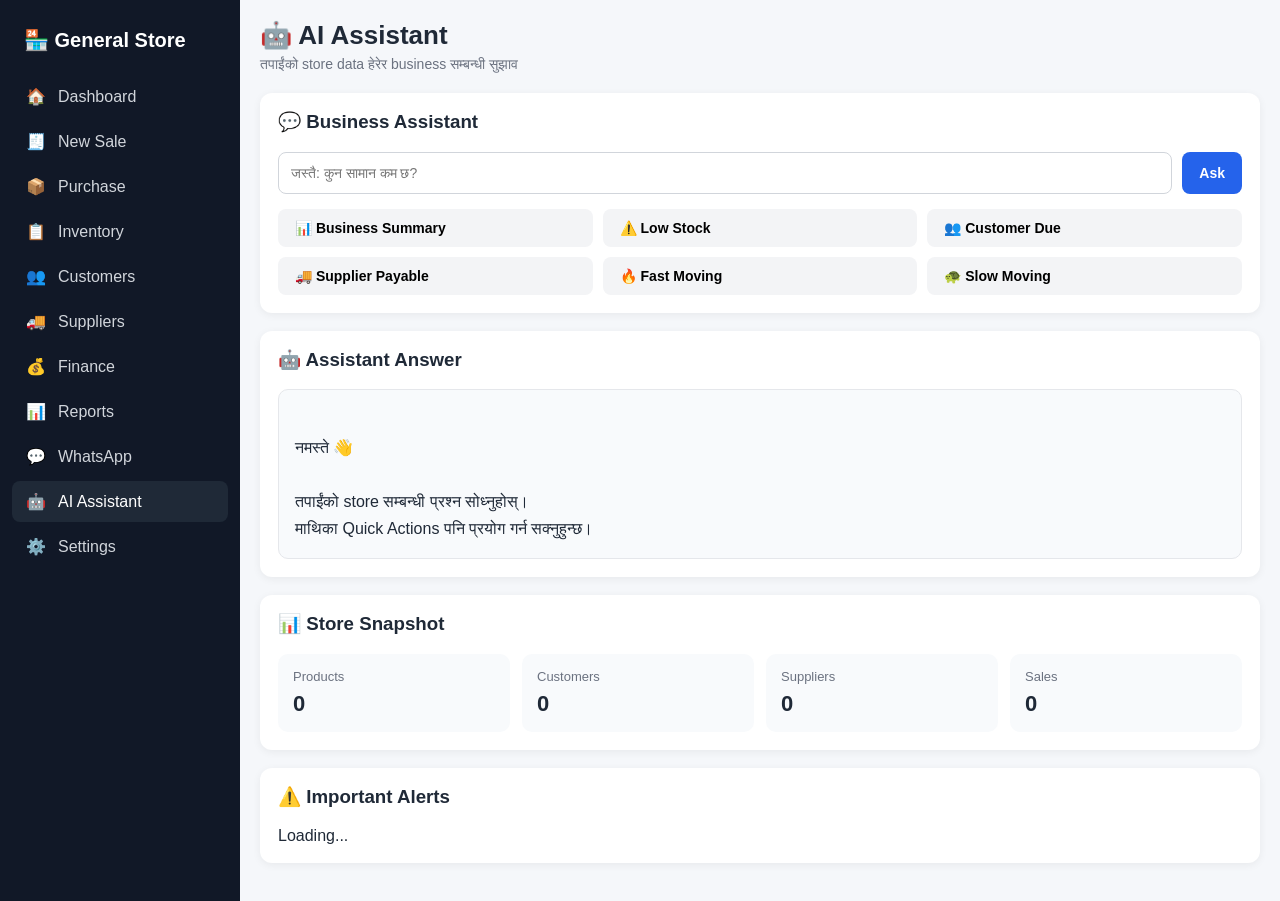
==== ai.html @ 1cd54d97 "Add initial HTML structure for AI Assistant" ====
<!DOCTYPE html>
<html lang="ne">
<head>
    <meta charset="UTF-8">
    <meta name="viewport" content="width=device-width, initial-scale=1.0">
    <title>AI Assistant - General Store</title>

    <style>
        * {
            box-sizing: border-box;
        }

        body {
            margin: 0;
            font-family: Arial, sans-serif;
            background: #f5f7fa;
            color: #1f2937;
        }

        .app {
            display: flex;
            min-height: 100vh;
        }

        .sidebar {
            width: 240px;
            background: #111827;
            color: white;
            padding: 18px 12px;
            flex-shrink: 0;
        }

        .brand {
            font-size: 20px;
            font-weight: bold;
            padding: 10px 12px 20px;
        }

        .menu-item {
            display: flex;
            align-items: center;
            gap: 10px;
            color: #d1d5db;
            text-decoration: none;
            padding: 11px 12px;
            margin: 4px 0;
            border-radius: 8px;
        }

        .menu-item:hover,
        .menu-item.active {
            background: #1f2937;
            color: white;
        }

        .menu-icon {
            width: 24px;
            text-align: center;
        }

        .main {
            flex: 1;
            padding: 20px;
            min-width: 0;
        }

        .topbar {
            margin-bottom: 20px;
        }

        .page-title {
            margin: 0;
            font-size: 26px;
        }

        .subtitle {
            margin: 5px 0 0;
            color: #6b7280;
            font-size: 14px;
        }

        .card {
            background: white;
            border-radius: 12px;
            padding: 18px;
            margin-bottom: 18px;
            box-shadow: 0 2px 8px rgba(0,0,0,0.06);
        }

        .card h3 {
            margin-top: 0;
        }

        .question-box {
            display: flex;
            gap: 10px;
        }

        .question-box input {
            flex: 1;
        }

        input,
        select {
            width: 100%;
            padding: 12px;
            border: 1px solid #d1d5db;
            border-radius: 8px;
            font-size: 14px;
            outline: none;
        }

        input:focus,
        select:focus {
            border-color: #2563eb;
        }

        button {
            border: none;
            border-radius: 8px;
            padding: 11px 17px;
            cursor: pointer;
            font-size: 14px;
            font-weight: 600;
        }

        .btn-primary {
            background: #2563eb;
            color: white;
        }

        .btn-primary:hover {
            background: #1d4ed8;
        }

        .btn-secondary {
            background: #e5e7eb;
            color: #111827;
        }

        .quick-actions {
            display: grid;
            grid-template-columns: repeat(3, 1fr);
            gap: 10px;
            margin-top: 15px;
        }

        .quick-btn {
            background: #f3f4f6;
            text-align: left;
        }

        .quick-btn:hover {
            background: #e5e7eb;
        }

        .answer {
            min-height: 150px;
            background: #f8fafc;
            border: 1px solid #e5e7eb;
            border-radius: 10px;
            padding: 16px;
            white-space: pre-line;
            line-height: 1.7;
        }

        .summary-grid {
            display: grid;
            grid-template-columns: repeat(4, 1fr);
            gap: 12px;
        }

        .summary-card {
            padding: 15px;
            background: #f8fafc;
            border-radius: 10px;
        }

        .summary-label {
            color: #6b7280;
            font-size: 13px;
        }

        .summary-value {
            margin-top: 7px;
            font-size: 22px;
            font-weight: bold;
        }

        .alert {
            padding: 12px;
            border-radius: 8px;
            margin-bottom: 10px;
            background: #fff7ed;
            border: 1px solid #fed7aa;
        }

        .good {
            background: #f0fdf4;
            border-color: #bbf7d0;
        }

        .danger {
            background: #fef2f2;
            border-color: #fecaca;
        }

        @media (max-width: 800px) {

            .app {
                display: block;
            }

            .sidebar {
                width: 100%;
                padding: 10px;
                overflow-x: auto;
            }

            .brand {
                padding: 8px 10px;
            }

            .menu-item {
                display: inline-flex;
                margin: 2px;
            }

            .main {
                padding: 14px;
            }

            .question-box {
                flex-direction: column;
            }

            .quick-actions {
                grid-template-columns: 1fr;
            }

            .summary-grid {
                grid-template-columns: repeat(2, 1fr);
            }
        }
    </style>
</head>

<body>

<div class="app">

    <aside class="sidebar">

        <div class="brand">🏪 General Store</div>

        <a href="index.html" class="menu-item">
            <span class="menu-icon">🏠</span>
            <span>Dashboard</span>
        </a>

        <a href="sale.html" class="menu-item">
            <span class="menu-icon">🧾</span>
            <span>New Sale</span>
        </a>

        <a href="purchase.html" class="menu-item">
            <span class="menu-icon">📦</span>
            <span>Purchase</span>
        </a>

        <a href="inventory.html" class="menu-item">
            <span class="menu-icon">📋</span>
            <span>Inventory</span>
        </a>

        <a href="customers.html" class="menu-item">
            <span class="menu-icon">👥</span>
            <span>Customers</span>
        </a>

        <a href="suppliers.html" class="menu-item">
            <span class="menu-icon">🚚</span>
            <span>Suppliers</span>
        </a>

        <a href="finance.html" class="menu-item">
            <span class="menu-icon">💰</span>
            <span>Finance</span>
        </a>

        <a href="reports.html" class="menu-item">
            <span class="menu-icon">📊</span>
            <span>Reports</span>
        </a>

        <a href="whatsapp.html" class="menu-item">
            <span class="menu-icon">💬</span>
            <span>WhatsApp</span>
        </a>

        <a href="ai.html" class="menu-item active">
            <span class="menu-icon">🤖</span>
            <span>AI Assistant</span>
        </a>

        <a href="settings.html" class="menu-item">
            <span class="menu-icon">⚙️</span>
            <span>Settings</span>
        </a>

    </aside>


    <main class="main">

        <div class="topbar">

            <h1 class="page-title">🤖 AI Assistant</h1>

            <p class="subtitle">
                तपाईंको store data हेरेर business सम्बन्धी सुझाव
            </p>

        </div>


        <div class="card">

            <h3>💬 Business Assistant</h3>

            <div class="question-box">

                <input
                    type="text"
                    id="questionInput"
                    placeholder="जस्तै: कुन सामान कम छ?"
                >

                <button
                    type="button"
                    class="btn-primary"
                    id="askBtn">
                    Ask
                </button>

            </div>


            <div class="quick-actions">

                <button class="quick-btn" data-question="आजको business summary देखाऊ">
                    📊 Business Summary
                </button>

                <button class="quick-btn" data-question="कुन सामान कम stock मा छ?">
                    ⚠️ Low Stock
                </button>

                <button class="quick-btn" data-question="कुन customer बाट पैसा लिन बाँकी छ?">
                    👥 Customer Due
                </button>

                <button class="quick-btn" data-question="कुन supplier लाई पैसा तिर्न बाँकी छ?">
                    🚚 Supplier Payable
                </button>

                <button class="quick-btn" data-question="कुन सामान धेरै बिक्री भएको छ?">
                    🔥 Fast Moving
                </button>

                <button class="quick-btn" data-question="कुन सामान कम बिक्री भएको छ?">
                    🐢 Slow Moving
                </button>

            </div>

        </div>


        <div class="card">

            <h3>🤖 Assistant Answer</h3>

            <div id="answerBox" class="answer">
                नमस्ते 👋

                तपाईंको store सम्बन्धी प्रश्न सोध्नुहोस्।
                माथिका Quick Actions पनि प्रयोग गर्न सक्नुहुन्छ।
            </div>

        </div>


        <div class="card">

            <h3>📊 Store Snapshot</h3>

            <div class="summary-grid">

                <div class="summary-card">
                    <div class="summary-label">Products</div>
                    <div class="summary-value" id="productCount">0</div>
                </div>

                <div class="summary-card">
                    <div class="summary-label">Customers</div>
                    <div class="summary-value" id="customerCount">0</div>
                </div>

                <div class="summary-card">
                    <div class="summary-label">Suppliers</div>
                    <div class="summary-value" id="supplierCount">0</div>
                </div>

                <div class="summary-card">
                    <div class="summary-label">Sales</div>
                    <div class="summary-value" id="salesCount">0</div>
                </div>

            </div>

        </div>


        <div class="card">

            <h3>⚠️ Important Alerts</h3>

            <div id="alertsBox">
                Loading...
            </div>

        </div>

    </main>

</div>

<script src="ai.js"></script>

</body>
</html>
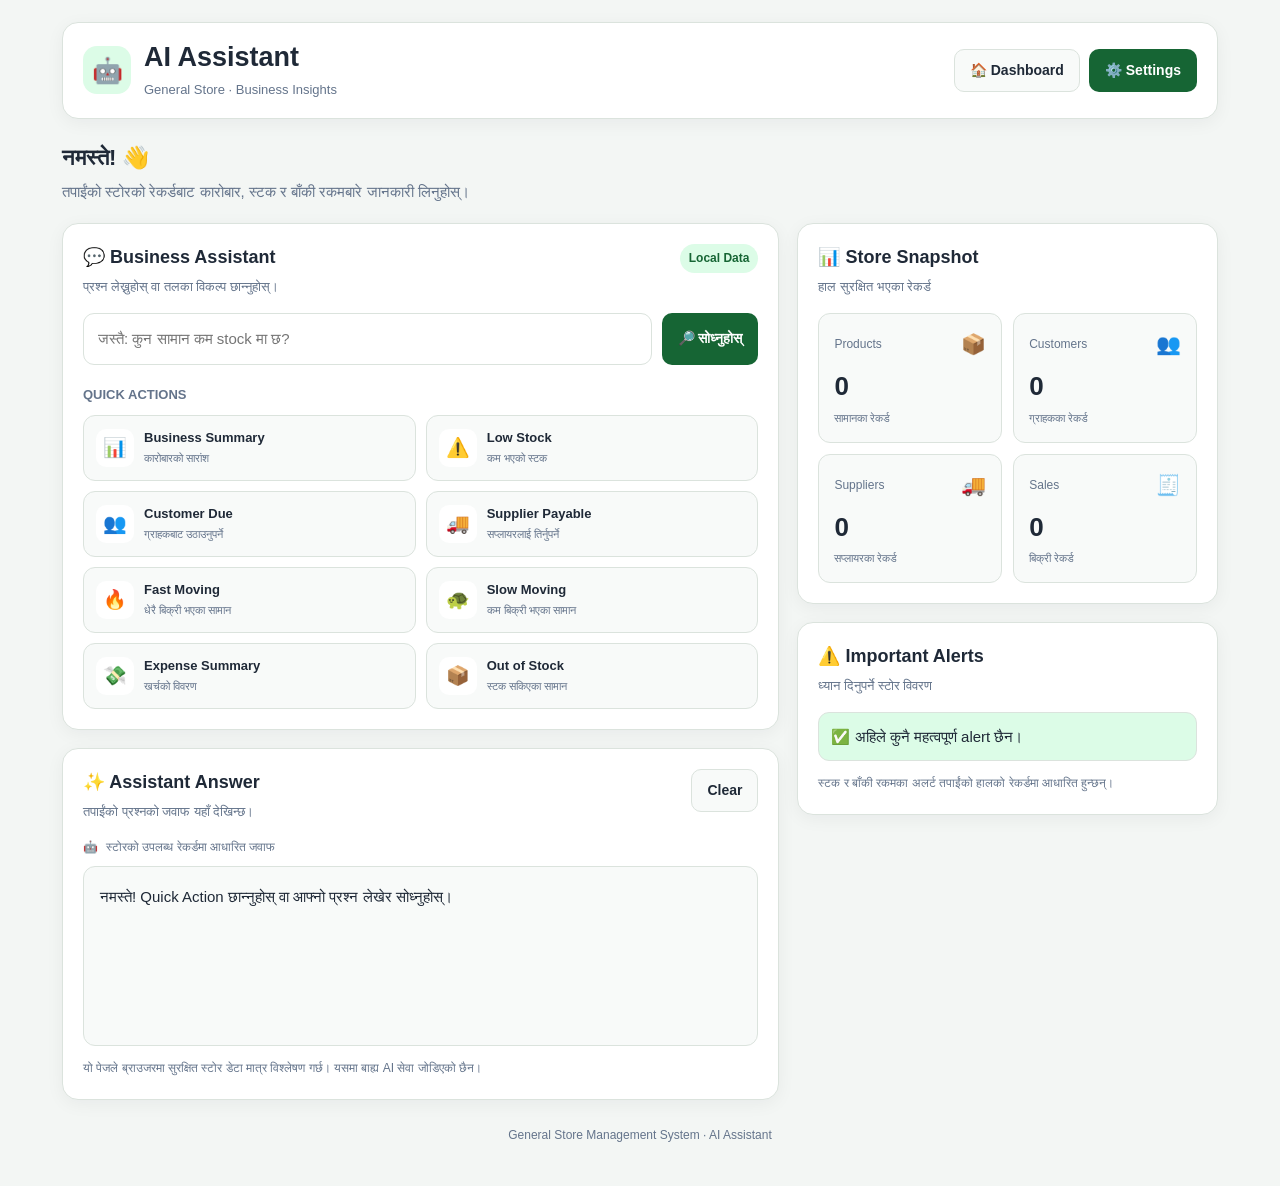
==== commit 6323b9a1: "Enhance HTML structure and styling for AI Assistant Updated meta tags, styles, and layout for improv" ====
--- a/ai.html
+++ b/ai.html
@@ -1,442 +1,669 @@
+
 <!DOCTYPE html>
 <html lang="ne">
 <head>
-    <meta charset="UTF-8">
-    <meta name="viewport" content="width=device-width, initial-scale=1.0">
-    <title>AI Assistant - General Store</title>
-
-    <style>
-        * {
-            box-sizing: border-box;
-        }
-
-        body {
-            margin: 0;
-            font-family: Arial, sans-serif;
-            background: #f5f7fa;
-            color: #1f2937;
-        }
-
-        .app {
-            display: flex;
-            min-height: 100vh;
-        }
-
-        .sidebar {
-            width: 240px;
-            background: #111827;
-            color: white;
-            padding: 18px 12px;
-            flex-shrink: 0;
-        }
-
-        .brand {
-            font-size: 20px;
-            font-weight: bold;
-            padding: 10px 12px 20px;
-        }
-
-        .menu-item {
-            display: flex;
-            align-items: center;
-            gap: 10px;
-            color: #d1d5db;
-            text-decoration: none;
-            padding: 11px 12px;
-            margin: 4px 0;
-            border-radius: 8px;
-        }
-
-        .menu-item:hover,
-        .menu-item.active {
-            background: #1f2937;
-            color: white;
-        }
-
-        .menu-icon {
-            width: 24px;
-            text-align: center;
-        }
-
-        .main {
-            flex: 1;
-            padding: 20px;
-            min-width: 0;
-        }
-
-        .topbar {
-            margin-bottom: 20px;
-        }
-
-        .page-title {
-            margin: 0;
-            font-size: 26px;
-        }
-
-        .subtitle {
-            margin: 5px 0 0;
-            color: #6b7280;
-            font-size: 14px;
-        }
-
-        .card {
-            background: white;
-            border-radius: 12px;
-            padding: 18px;
-            margin-bottom: 18px;
-            box-shadow: 0 2px 8px rgba(0,0,0,0.06);
-        }
-
-        .card h3 {
-            margin-top: 0;
-        }
-
-        .question-box {
-            display: flex;
-            gap: 10px;
-        }
-
-        .question-box input {
-            flex: 1;
-        }
-
-        input,
-        select {
-            width: 100%;
-            padding: 12px;
-            border: 1px solid #d1d5db;
-            border-radius: 8px;
-            font-size: 14px;
-            outline: none;
-        }
-
-        input:focus,
-        select:focus {
-            border-color: #2563eb;
-        }
-
-        button {
-            border: none;
-            border-radius: 8px;
-            padding: 11px 17px;
-            cursor: pointer;
-            font-size: 14px;
-            font-weight: 600;
-        }
-
-        .btn-primary {
-            background: #2563eb;
-            color: white;
-        }
-
-        .btn-primary:hover {
-            background: #1d4ed8;
-        }
-
-        .btn-secondary {
-            background: #e5e7eb;
-            color: #111827;
-        }
-
-        .quick-actions {
-            display: grid;
-            grid-template-columns: repeat(3, 1fr);
-            gap: 10px;
-            margin-top: 15px;
-        }
-
-        .quick-btn {
-            background: #f3f4f6;
-            text-align: left;
-        }
-
-        .quick-btn:hover {
-            background: #e5e7eb;
-        }
-
-        .answer {
-            min-height: 150px;
-            background: #f8fafc;
-            border: 1px solid #e5e7eb;
-            border-radius: 10px;
-            padding: 16px;
-            white-space: pre-line;
-            line-height: 1.7;
-        }
-
-        .summary-grid {
-            display: grid;
-            grid-template-columns: repeat(4, 1fr);
-            gap: 12px;
-        }
-
-        .summary-card {
-            padding: 15px;
-            background: #f8fafc;
-            border-radius: 10px;
-        }
-
-        .summary-label {
-            color: #6b7280;
-            font-size: 13px;
-        }
-
-        .summary-value {
-            margin-top: 7px;
-            font-size: 22px;
-            font-weight: bold;
-        }
-
-        .alert {
-            padding: 12px;
-            border-radius: 8px;
-            margin-bottom: 10px;
-            background: #fff7ed;
-            border: 1px solid #fed7aa;
-        }
-
-        .good {
-            background: #f0fdf4;
-            border-color: #bbf7d0;
-        }
-
-        .danger {
-            background: #fef2f2;
-            border-color: #fecaca;
-        }
-
-        @media (max-width: 800px) {
-
-            .app {
-                display: block;
-            }
-
-            .sidebar {
-                width: 100%;
-                padding: 10px;
-                overflow-x: auto;
-            }
-
-            .brand {
-                padding: 8px 10px;
-            }
-
-            .menu-item {
-                display: inline-flex;
-                margin: 2px;
-            }
-
-            .main {
-                padding: 14px;
-            }
-
-            .question-box {
-                flex-direction: column;
-            }
-
-            .quick-actions {
-                grid-template-columns: 1fr;
-            }
-
-            .summary-grid {
-                grid-template-columns: repeat(2, 1fr);
-            }
-        }
-    </style>
+  <meta charset="UTF-8">
+  <meta name="viewport" content="width=device-width, initial-scale=1.0">
+  <meta name="theme-color" content="#166534">
+  <title>AI Assistant | General Store</title>
+
+  <style>
+    :root {
+      --primary: #166534;
+      --primary-hover: #14532d;
+      --bg: #f3f6f4;
+      --surface: #ffffff;
+      --surface-soft: #f8faf9;
+      --text: #1f2937;
+      --muted: #64748b;
+      --border: #dbe3dd;
+      --green-soft: #dcfce7;
+      --green-text: #166534;
+      --orange-soft: #fff7ed;
+      --orange-border: #fed7aa;
+      --red-soft: #fef2f2;
+      --red-border: #fecaca;
+      --blue-soft: #eff6ff;
+      --shadow: 0 4px 18px rgba(15, 23, 42, .05);
+      --font-family: Arial, sans-serif;
+      --font-size: 15px;
+    }
+
+    body.dark-theme {
+      --bg: #111827;
+      --surface: #1f2937;
+      --surface-soft: #273449;
+      --text: #f3f4f6;
+      --muted: #c0cad8;
+      --border: #475569;
+      --green-soft: #123b2a;
+      --green-text: #bbf7d0;
+      --orange-soft: #422b12;
+      --orange-border: #854d0e;
+      --red-soft: #451a1a;
+      --red-border: #7f1d1d;
+      --blue-soft: #172554;
+      --shadow: 0 4px 18px rgba(0, 0, 0, .15);
+    }
+
+    * {
+      box-sizing: border-box;
+    }
+
+    body {
+      margin: 0;
+      background: var(--bg);
+      color: var(--text);
+      font-family: var(--font-family);
+      font-size: var(--font-size);
+      line-height: 1.55;
+    }
+
+    button, input {
+      font: inherit;
+    }
+
+    button, a {
+      -webkit-tap-highlight-color: transparent;
+    }
+
+    .page-shell {
+      width: min(1200px, 100%);
+      margin: 0 auto;
+      padding: 22px;
+    }
+
+    .topbar {
+      display: flex;
+      justify-content: space-between;
+      align-items: center;
+      gap: 18px;
+      padding: 18px 20px;
+      margin-bottom: 22px;
+      background: var(--surface);
+      border: 1px solid var(--border);
+      border-radius: 16px;
+      box-shadow: var(--shadow);
+    }
+
+    .brand-area {
+      display: flex;
+      align-items: center;
+      gap: 13px;
+      min-width: 0;
+    }
+
+    .brand-icon {
+      display: grid;
+      place-items: center;
+      width: 48px;
+      height: 48px;
+      flex: 0 0 48px;
+      border-radius: 14px;
+      background: var(--green-soft);
+      font-size: 25px;
+    }
+
+    .brand-area h1 {
+      margin: 0;
+      font-size: clamp(20px, 3vw, 27px);
+      line-height: 1.25;
+    }
+
+    .subtitle {
+      margin: 5px 0 0;
+      color: var(--muted);
+      font-size: 13px;
+    }
+
+    .header-actions {
+      display: flex;
+      flex-wrap: wrap;
+      gap: 9px;
+    }
+
+    .btn {
+      display: inline-flex;
+      justify-content: center;
+      align-items: center;
+      gap: 7px;
+      min-height: 42px;
+      padding: 10px 15px;
+      border: 1px solid transparent;
+      border-radius: 10px;
+      text-decoration: none;
+      font-weight: 700;
+      font-size: 14px;
+      cursor: pointer;
+      transition: background .15s, transform .15s;
+    }
+
+    .btn:active {
+      transform: scale(.98);
+    }
+
+    .btn-primary {
+      background: var(--primary);
+      color: white;
+    }
+
+    .btn-primary:hover {
+      background: var(--primary-hover);
+    }
+
+    .btn-secondary {
+      background: var(--surface-soft);
+      color: var(--text);
+      border-color: var(--border);
+    }
+
+    .btn-secondary:hover {
+      background: var(--green-soft);
+    }
+
+    .welcome {
+      margin-bottom: 20px;
+    }
+
+    .welcome h2 {
+      margin: 0;
+      font-size: 22px;
+    }
+
+    .welcome p {
+      margin: 5px 0 0;
+      color: var(--muted);
+    }
+
+    .layout {
+      display: grid;
+      grid-template-columns: minmax(0, 1.45fr) minmax(280px, .85fr);
+      gap: 18px;
+      align-items: start;
+    }
+
+    .main-column, .side-column {
+      min-width: 0;
+    }
+
+    .card {
+      min-width: 0;
+      margin-bottom: 18px;
+      padding: 20px;
+      background: var(--surface);
+      border: 1px solid var(--border);
+      border-radius: 16px;
+      box-shadow: var(--shadow);
+    }
+
+    .card-heading {
+      display: flex;
+      justify-content: space-between;
+      align-items: flex-start;
+      gap: 12px;
+      margin-bottom: 16px;
+    }
+
+    .card-heading h2,
+    .card-heading h3 {
+      margin: 0;
+      font-size: 18px;
+    }
+
+    .card-description {
+      margin: 5px 0 0;
+      color: var(--muted);
+      font-size: 13px;
+    }
+
+    .status-pill {
+      flex-shrink: 0;
+      padding: 5px 9px;
+      border-radius: 999px;
+      background: var(--green-soft);
+      color: var(--green-text);
+      font-size: 12px;
+      font-weight: 700;
+    }
+
+    .question-box {
+      display: flex;
+      gap: 10px;
+    }
+
+    .question-box input {
+      flex: 1;
+      min-width: 0;
+      width: 100%;
+      padding: 13px 14px;
+      border: 1px solid var(--border);
+      border-radius: 11px;
+      background: var(--surface);
+      color: var(--text);
+      outline: none;
+    }
+
+    .question-box input:focus {
+      border-color: var(--primary);
+      box-shadow: 0 0 0 3px rgba(22, 101, 52, .12);
+    }
+
+    .quick-heading {
+      margin: 20px 0 10px;
+      font-size: 13px;
+      font-weight: 700;
+      color: var(--muted);
+    }
+
+    .quick-actions {
+      display: grid;
+      grid-template-columns: repeat(2, minmax(0, 1fr));
+      gap: 10px;
+    }
+
+    .quick-btn {
+      display: flex;
+      align-items: center;
+      gap: 10px;
+      min-width: 0;
+      min-height: 66px;
+      padding: 12px;
+      text-align: left;
+      color: var(--text);
+      background: var(--surface-soft);
+      border: 1px solid var(--border);
+      border-radius: 12px;
+      cursor: pointer;
+      transition: border-color .15s, background .15s;
+    }
+
+    .quick-btn:hover {
+      background: var(--green-soft);
+      border-color: var(--primary);
+    }
+
+    .quick-icon {
+      display: grid;
+      place-items: center;
+      width: 38px;
+      height: 38px;
+      flex: 0 0 38px;
+      border-radius: 10px;
+      background: var(--surface);
+      font-size: 19px;
+    }
+
+    .quick-title {
+      display: block;
+      font-size: 13px;
+      font-weight: 700;
+    }
+
+    .quick-subtitle {
+      display: block;
+      margin-top: 2px;
+      color: var(--muted);
+      font-size: 11px;
+      font-weight: 400;
+    }
+
+    .answer {
+      min-height: 180px;
+      padding: 16px;
+      border: 1px solid var(--border);
+      border-radius: 12px;
+      background: var(--surface-soft);
+      color: var(--text);
+      white-space: pre-wrap;
+      overflow-wrap: anywhere;
+      line-height: 1.8;
+    }
+
+    .answer-label {
+      display: flex;
+      align-items: center;
+      gap: 8px;
+      margin-bottom: 10px;
+      color: var(--muted);
+      font-size: 12px;
+    }
+
+    .summary-grid {
+      display: grid;
+      grid-template-columns: repeat(2, minmax(0, 1fr));
+      gap: 11px;
+    }
+
+    .summary-card {
+      min-width: 0;
+      padding: 15px;
+      background: var(--surface-soft);
+      border: 1px solid var(--border);
+      border-radius: 12px;
+    }
+
+    .summary-top {
+      display: flex;
+      justify-content: space-between;
+      align-items: center;
+      gap: 8px;
+    }
+
+    .summary-icon {
+      font-size: 20px;
+    }
+
+    .summary-label {
+      color: var(--muted);
+      font-size: 12px;
+    }
+
+    .summary-value {
+      margin-top: 6px;
+      font-size: 26px;
+      font-weight: 800;
+      overflow-wrap: anywhere;
+    }
+
+    .summary-foot {
+      margin-top: 3px;
+      color: var(--muted);
+      font-size: 11px;
+    }
+
+    .alerts-list {
+      display: grid;
+      gap: 10px;
+    }
+
+    .alert {
+      display: flex;
+      align-items: flex-start;
+      gap: 10px;
+      padding: 12px;
+      border: 1px solid var(--orange-border);
+      border-radius: 11px;
+      background: var(--orange-soft);
+      overflow-wrap: anywhere;
+    }
+
+    .alert.danger {
+      border-color: var(--red-border);
+      background: var(--red-soft);
+    }
+
+    .alert.good {
+      border-color: var(--border);
+      background: var(--green-soft);
+    }
+
+    .alert-icon {
+      font-size: 18px;
+    }
+
+    .alert-text {
+      font-size: 13px;
+    }
+
+    .alert-text strong {
+      display: block;
+      margin-bottom: 2px;
+    }
+
+    .helper-note {
+      margin: 12px 0 0;
+      color: var(--muted);
+      font-size: 12px;
+      line-height: 1.7;
+    }
+
+    .footer {
+      padding: 8px 0 20px;
+      text-align: center;
+      color: var(--muted);
+      font-size: 12px;
+    }
+
+    @media (max-width: 900px) {
+      .layout {
+        grid-template-columns: 1fr;
+      }
+
+      .side-column {
+        display: grid;
+        grid-template-columns: repeat(2, minmax(0, 1fr));
+        gap: 18px;
+        align-items: start;
+      }
+
+      .side-column .card {
+        margin-bottom: 0;
+      }
+    }
+
+    @media (max-width: 600px) {
+      .page-shell {
+        padding: 10px;
+      }
+
+      .topbar {
+        align-items: flex-start;
+        flex-direction: column;
+        padding: 15px;
+        gap: 14px;
+        margin-bottom: 17px;
+      }
+
+      .header-actions {
+        width: 100%;
+      }
+
+      .header-actions .btn {
+        flex: 1;
+      }
+
+      .welcome h2 {
+        font-size: 20px;
+      }
+
+      .card {
+        padding: 15px;
+        margin-bottom: 14px;
+        border-radius: 13px;
+      }
+
+      .question-box {
+        flex-direction: column;
+      }
+
+      .question-box .btn {
+        width: 100%;
+      }
+
+      .quick-actions {
+        grid-template-columns: 1fr;
+      }
+
+      .quick-btn {
+        min-height: 58px;
+      }
+
+      .side-column {
+        display: block;
+      }
+
+      .side-column .card {
+        margin-bottom: 14px;
+      }
+
+      .summary-value {
+        font-size: 23px;
+      }
+    }
+  </style>
 </head>
 
 <body>
-
-<div class="app">
-
-    <aside class="sidebar">
-
-        <div class="brand">🏪 General Store</div>
-
-        <a href="index.html" class="menu-item">
-            <span class="menu-icon">🏠</span>
-            <span>Dashboard</span>
-        </a>
-
-        <a href="sale.html" class="menu-item">
-            <span class="menu-icon">🧾</span>
-            <span>New Sale</span>
-        </a>
-
-        <a href="purchase.html" class="menu-item">
-            <span class="menu-icon">📦</span>
-            <span>Purchase</span>
-        </a>
-
-        <a href="inventory.html" class="menu-item">
-            <span class="menu-icon">📋</span>
-            <span>Inventory</span>
-        </a>
-
-        <a href="customers.html" class="menu-item">
-            <span class="menu-icon">👥</span>
-            <span>Customers</span>
-        </a>
-
-        <a href="suppliers.html" class="menu-item">
-            <span class="menu-icon">🚚</span>
-            <span>Suppliers</span>
-        </a>
-
-        <a href="finance.html" class="menu-item">
-            <span class="menu-icon">💰</span>
-            <span>Finance</span>
-        </a>
-
-        <a href="reports.html" class="menu-item">
-            <span class="menu-icon">📊</span>
-            <span>Reports</span>
-        </a>
-
-        <a href="whatsapp.html" class="menu-item">
-            <span class="menu-icon">💬</span>
-            <span>WhatsApp</span>
-        </a>
-
-        <a href="ai.html" class="menu-item active">
-            <span class="menu-icon">🤖</span>
-            <span>AI Assistant</span>
-        </a>
-
-        <a href="settings.html" class="menu-item">
-            <span class="menu-icon">⚙️</span>
-            <span>Settings</span>
-        </a>
-
-    </aside>
-
-
-    <main class="main">
-
-        <div class="topbar">
-
-            <h1 class="page-title">🤖 AI Assistant</h1>
-
-            <p class="subtitle">
-                तपाईंको store data हेरेर business सम्बन्धी सुझाव
-            </p>
-
+  <div class="page-shell">
+    <header class="topbar">
+      <div class="brand-area">
+        <div class="brand-icon">🤖</div>
+        <div>
+          <h1>AI Assistant</h1>
+          <p class="subtitle">General Store · Business Insights</p>
         </div>
-
-
-        <div class="card">
-
-            <h3>💬 Business Assistant</h3>
-
-            <div class="question-box">
-
-                <input
-                    type="text"
-                    id="questionInput"
-                    placeholder="जस्तै: कुन सामान कम छ?"
-                >
-
-                <button
-                    type="button"
-                    class="btn-primary"
-                    id="askBtn">
-                    Ask
-                </button>
-
-            </div>
-
-
-            <div class="quick-actions">
-
-                <button class="quick-btn" data-question="आजको business summary देखाऊ">
-                    📊 Business Summary
-                </button>
-
-                <button class="quick-btn" data-question="कुन सामान कम stock मा छ?">
-                    ⚠️ Low Stock
-                </button>
-
-                <button class="quick-btn" data-question="कुन customer बाट पैसा लिन बाँकी छ?">
-                    👥 Customer Due
-                </button>
-
-                <button class="quick-btn" data-question="कुन supplier लाई पैसा तिर्न बाँकी छ?">
-                    🚚 Supplier Payable
-                </button>
-
-                <button class="quick-btn" data-question="कुन सामान धेरै बिक्री भएको छ?">
-                    🔥 Fast Moving
-                </button>
-
-                <button class="quick-btn" data-question="कुन सामान कम बिक्री भएको छ?">
-                    🐢 Slow Moving
-                </button>
-
-            </div>
-
-        </div>
-
-
-        <div class="card">
-
-            <h3>🤖 Assistant Answer</h3>
-
-            <div id="answerBox" class="answer">
-                नमस्ते 👋
-
-                तपाईंको store सम्बन्धी प्रश्न सोध्नुहोस्।
-                माथिका Quick Actions पनि प्रयोग गर्न सक्नुहुन्छ।
-            </div>
-
-        </div>
-
-
-        <div class="card">
-
-            <h3>📊 Store Snapshot</h3>
-
-            <div class="summary-grid">
-
-                <div class="summary-card">
-                    <div class="summary-label">Products</div>
-                    <div class="summary-value" id="productCount">0</div>
-                </div>
-
-                <div class="summary-card">
-                    <div class="summary-label">Customers</div>
-                    <div class="summary-value" id="customerCount">0</div>
-                </div>
-
-                <div class="summary-card">
-                    <div class="summary-label">Suppliers</div>
-                    <div class="summary-value" id="supplierCount">0</div>
-                </div>
-
-                <div class="summary-card">
-                    <div class="summary-label">Sales</div>
-                    <div class="summary-value" id="salesCount">0</div>
-                </div>
-
-            </div>
-
-        </div>
-
-
-        <div class="card">
-
-            <h3>⚠️ Important Alerts</h3>
-
-            <div id="alertsBox">
-                Loading...
-            </div>
-
-        </div>
-
-    </main>
-
-</div>
-
-<script src="ai.js"></script>
-
+      </div>
+
+      <div class="header-actions">
+        <a class="btn btn-secondary" href="index.html">🏠 Dashboard</a>
+        <a class="btn btn-primary" href="settings.html">⚙️ Settings</a>
+      </div>
+    </header>
+
+    <section class="welcome">
+      <h2>नमस्ते! 👋</h2>
+      <p>तपाईंको स्टोरको रेकर्डबाट कारोबार, स्टक र बाँकी रकमबारे जानकारी लिनुहोस्।</p>
+    </section>
+
+    <div class="layout">
+      <main class="main-column">
+        <section class="card">
+          <div class="card-heading">
+            <div>
+              <h2>💬 Business Assistant</h2>
+              <p class="card-description">प्रश्न लेख्नुहोस् वा तलका विकल्प छान्नुहोस्।</p>
+            </div>
+            <span class="status-pill">Local Data</span>
+          </div>
+
+          <form id="questionForm" class="question-box">
+            <input
+              type="text"
+              id="questionInput"
+              maxlength="300"
+              placeholder="जस्तै: कुन सामान कम stock मा छ?"
+              autocomplete="off"
+              aria-label="आफ्नो प्रश्न लेख्नुहोस्"
+            >
+            <button type="submit" class="btn btn-primary" id="askBtn">🔎 सोध्नुहोस्</button>
+          </form>
+
+          <p class="quick-heading">QUICK ACTIONS</p>
+
+          <div class="quick-actions">
+            <button class="quick-btn" type="button" data-question="आजको business summary देखाऊ">
+              <span class="quick-icon">📊</span>
+              <span><span class="quick-title">Business Summary</span><span class="quick-subtitle">कारोबारको सारांश</span></span>
+            </button>
+
+            <button class="quick-btn" type="button" data-question="कुन सामान कम stock मा छ?">
+              <span class="quick-icon">⚠️</span>
+              <span><span class="quick-title">Low Stock</span><span class="quick-subtitle">कम भएको स्टक</span></span>
+            </button>
+
+            <button class="quick-btn" type="button" data-question="कुन customer बाट पैसा लिन बाँकी छ?">
+              <span class="quick-icon">👥</span>
+              <span><span class="quick-title">Customer Due</span><span class="quick-subtitle">ग्राहकबाट उठाउनुपर्ने</span></span>
+            </button>
+
+            <button class="quick-btn" type="button" data-question="कुन supplier लाई पैसा तिर्न बाँकी छ?">
+              <span class="quick-icon">🚚</span>
+              <span><span class="quick-title">Supplier Payable</span><span class="quick-subtitle">सप्लायरलाई तिर्नुपर्ने</span></span>
+            </button>
+
+            <button class="quick-btn" type="button" data-question="कुन सामान धेरै बिक्री भएको छ?">
+              <span class="quick-icon">🔥</span>
+              <span><span class="quick-title">Fast Moving</span><span class="quick-subtitle">धेरै बिक्री भएका सामान</span></span>
+            </button>
+
+            <button class="quick-btn" type="button" data-question="कुन सामान कम बिक्री भएको छ?">
+              <span class="quick-icon">🐢</span>
+              <span><span class="quick-title">Slow Moving</span><span class="quick-subtitle">कम बिक्री भएका सामान</span></span>
+            </button>
+
+            <button class="quick-btn" type="button" data-question="कुल खर्च कति छ?">
+              <span class="quick-icon">💸</span>
+              <span><span class="quick-title">Expense Summary</span><span class="quick-subtitle">खर्चको विवरण</span></span>
+            </button>
+
+            <button class="quick-btn" type="button" data-question="कुन सामान stock out भएको छ?">
+              <span class="quick-icon">📦</span>
+              <span><span class="quick-title">Out of Stock</span><span class="quick-subtitle">स्टक सकिएका सामान</span></span>
+            </button>
+          </div>
+        </section>
+
+        <section class="card" aria-labelledby="answerHeading">
+          <div class="card-heading">
+            <div>
+              <h2 id="answerHeading">✨ Assistant Answer</h2>
+              <p class="card-description">तपाईंको प्रश्नको जवाफ यहाँ देखिन्छ।</p>
+            </div>
+            <button type="button" class="btn btn-secondary" id="clearAnswerBtn">Clear</button>
+          </div>
+
+          <div class="answer-label">🤖 <span>स्टोरको उपलब्ध रेकर्डमा आधारित जवाफ</span></div>
+          <div id="answerBox" class="answer" role="status" aria-live="polite">नमस्ते! Quick Action छान्नुहोस् वा आफ्नो प्रश्न लेखेर सोध्नुहोस्।</div>
+          <p class="helper-note">यो पेजले ब्राउजरमा सुरक्षित स्टोर डेटा मात्र विश्लेषण गर्छ। यसमा बाह्य AI सेवा जोडिएको छैन।</p>
+        </section>
+      </main>
+
+      <aside class="side-column">
+        <section class="card">
+          <div class="card-heading">
+            <div>
+              <h3>📊 Store Snapshot</h3>
+              <p class="card-description">हाल सुरक्षित भएका रेकर्ड</p>
+            </div>
+          </div>
+
+          <div class="summary-grid">
+            <div class="summary-card">
+              <div class="summary-top"><span class="summary-label">Products</span><span class="summary-icon">📦</span></div>
+              <div class="summary-value" id="productCount">0</div>
+              <div class="summary-foot">सामानका रेकर्ड</div>
+            </div>
+
+            <div class="summary-card">
+              <div class="summary-top"><span class="summary-label">Customers</span><span class="summary-icon">👥</span></div>
+              <div class="summary-value" id="customerCount">0</div>
+              <div class="summary-foot">ग्राहकका रेकर्ड</div>
+            </div>
+
+            <div class="summary-card">
+              <div class="summary-top"><span class="summary-label">Suppliers</span><span class="summary-icon">🚚</span></div>
+              <div class="summary-value" id="supplierCount">0</div>
+              <div class="summary-foot">सप्लायरका रेकर्ड</div>
+            </div>
+
+            <div class="summary-card">
+              <div class="summary-top"><span class="summary-label">Sales</span><span class="summary-icon">🧾</span></div>
+              <div class="summary-value" id="salesCount">0</div>
+              <div class="summary-foot">बिक्री रेकर्ड</div>
+            </div>
+          </div>
+        </section>
+
+        <section class="card">
+          <div class="card-heading">
+            <div>
+              <h3>⚠️ Important Alerts</h3>
+              <p class="card-description">ध्यान दिनुपर्ने स्टोर विवरण</p>
+            </div>
+          </div>
+          <div id="alertsBox" class="alerts-list">
+            <div class="alert">डेटा जाँच हुँदैछ...</div>
+          </div>
+          <p class="helper-note">स्टक र बाँकी रकमका अलर्ट तपाईंको हालको रेकर्डमा आधारित हुन्छन्।</p>
+        </section>
+      </aside>
+    </div>
+
+    <footer class="footer">
+      General Store Management System · AI Assistant
+    </footer>
+  </div>
+
+  <script src="ai.js"></script>
 </body>
 </html>
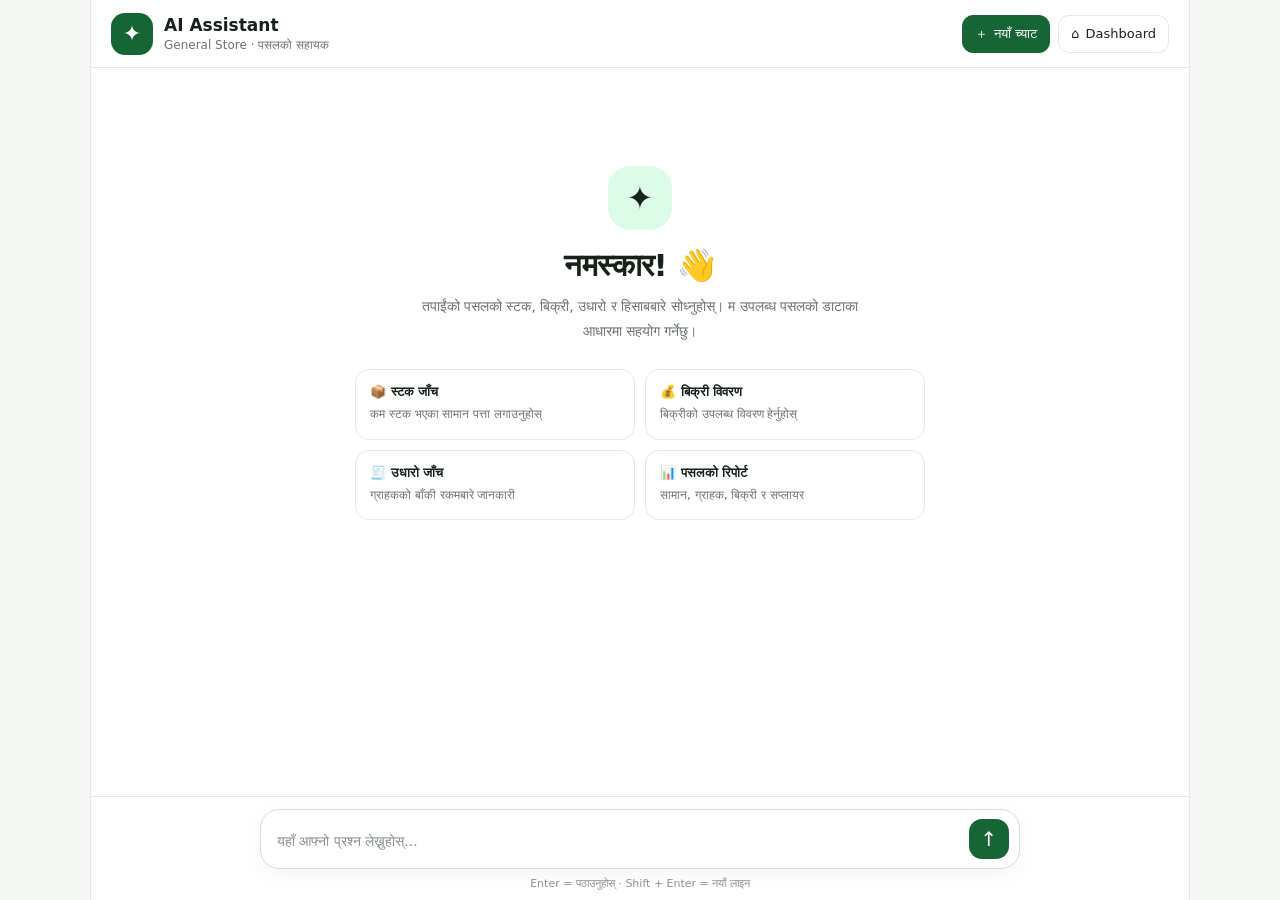
==== commit b8437f02: "Refactor AI Assistant HTML and CSS structure Updated the layout, styles, and content for the AI Assi" ====
--- a/ai.html
+++ b/ai.html
@@ -4,663 +4,469 @@
 <head>
   <meta charset="UTF-8">
   <meta name="viewport" content="width=device-width, initial-scale=1.0">
-  <meta name="theme-color" content="#166534">
   <title>AI Assistant | General Store</title>
-
   <style>
     :root {
-      --primary: #166534;
-      --primary-hover: #14532d;
-      --bg: #f3f6f4;
-      --surface: #ffffff;
-      --surface-soft: #f8faf9;
-      --text: #1f2937;
-      --muted: #64748b;
-      --border: #dbe3dd;
-      --green-soft: #dcfce7;
-      --green-text: #166534;
-      --orange-soft: #fff7ed;
-      --orange-border: #fed7aa;
-      --red-soft: #fef2f2;
-      --red-border: #fecaca;
-      --blue-soft: #eff6ff;
-      --shadow: 0 4px 18px rgba(15, 23, 42, .05);
-      --font-family: Arial, sans-serif;
-      --font-size: 15px;
-    }
-
-    body.dark-theme {
-      --bg: #111827;
-      --surface: #1f2937;
-      --surface-soft: #273449;
-      --text: #f3f4f6;
-      --muted: #c0cad8;
-      --border: #475569;
-      --green-soft: #123b2a;
-      --green-text: #bbf7d0;
-      --orange-soft: #422b12;
-      --orange-border: #854d0e;
-      --red-soft: #451a1a;
-      --red-border: #7f1d1d;
-      --blue-soft: #172554;
-      --shadow: 0 4px 18px rgba(0, 0, 0, .15);
-    }
-
-    * {
-      box-sizing: border-box;
-    }
+      --green: #166534;
+      --green-dark: #14532d;
+      --green-light: #dcfce7;
+      --bg: #f5f7f5;
+      --white: #ffffff;
+      --text: #17221a;
+      --muted: #6b756d;
+      --border: #e3e9e4;
+      --user: #e8f5e9;
+      --shadow: 0 4px 20px rgba(20, 83, 45, .06);
+    }
+
+    * { box-sizing: border-box; }
 
     body {
       margin: 0;
+      font-family: system-ui, -apple-system, "Noto Sans Devanagari",
+        "Segoe UI", sans-serif;
       background: var(--bg);
       color: var(--text);
-      font-family: var(--font-family);
-      font-size: var(--font-size);
-      line-height: 1.55;
-    }
-
-    button, input {
-      font: inherit;
-    }
-
-    button, a {
-      -webkit-tap-highlight-color: transparent;
-    }
-
-    .page-shell {
-      width: min(1200px, 100%);
+      height: 100dvh;
+      overflow: hidden;
+    }
+
+    button, textarea { font: inherit; }
+    button { cursor: pointer; }
+
+    .app {
+      display: flex;
+      flex-direction: column;
+      height: 100dvh;
+      max-width: 1100px;
       margin: 0 auto;
-      padding: 22px;
+      background: var(--white);
+      border-left: 1px solid var(--border);
+      border-right: 1px solid var(--border);
     }
 
     .topbar {
-      display: flex;
+      min-height: 68px;
+      display: flex;
+      align-items: center;
       justify-content: space-between;
+      gap: 12px;
+      padding: 12px 20px;
+      border-bottom: 1px solid var(--border);
+      background: rgba(255,255,255,.96);
+    }
+
+    .brand {
+      display: flex;
       align-items: center;
-      gap: 18px;
-      padding: 18px 20px;
-      margin-bottom: 22px;
-      background: var(--surface);
-      border: 1px solid var(--border);
-      border-radius: 16px;
-      box-shadow: var(--shadow);
-    }
-
-    .brand-area {
-      display: flex;
-      align-items: center;
-      gap: 13px;
+      gap: 11px;
       min-width: 0;
     }
 
     .brand-icon {
       display: grid;
       place-items: center;
-      width: 48px;
-      height: 48px;
-      flex: 0 0 48px;
+      width: 42px;
+      height: 42px;
+      flex-shrink: 0;
       border-radius: 14px;
-      background: var(--green-soft);
-      font-size: 25px;
-    }
-
-    .brand-area h1 {
+      background: var(--green);
+      color: white;
+      font-size: 22px;
+    }
+
+    .brand h1 {
       margin: 0;
-      font-size: clamp(20px, 3vw, 27px);
-      line-height: 1.25;
-    }
-
-    .subtitle {
-      margin: 5px 0 0;
-      color: var(--muted);
+      font-size: 17px;
+      font-weight: 750;
+    }
+
+    .brand p {
+      margin: 3px 0 0;
+      font-size: 12px;
+      color: var(--muted);
+    }
+
+    .top-actions { display: flex; gap: 8px; }
+
+    .top-btn {
+      border: 1px solid var(--border);
+      background: white;
+      color: var(--text);
+      border-radius: 11px;
+      padding: 9px 12px;
+      text-decoration: none;
+      display: inline-flex;
+      align-items: center;
+      justify-content: center;
+      gap: 6px;
       font-size: 13px;
-    }
-
-    .header-actions {
-      display: flex;
-      flex-wrap: wrap;
-      gap: 9px;
-    }
-
-    .btn {
-      display: inline-flex;
-      justify-content: center;
-      align-items: center;
-      gap: 7px;
-      min-height: 42px;
-      padding: 10px 15px;
-      border: 1px solid transparent;
-      border-radius: 10px;
-      text-decoration: none;
-      font-weight: 700;
+      white-space: nowrap;
+    }
+
+    .top-btn:hover { background: #f5f8f5; }
+    .top-btn.new-chat {
+      background: var(--green);
+      border-color: var(--green);
+      color: white;
+    }
+
+    .chat-area {
+      flex: 1;
+      min-height: 0;
+      overflow-y: auto;
+      scroll-behavior: smooth;
+      padding: 26px 20px 18px;
+    }
+
+    .messages {
+      max-width: 760px;
+      margin: 0 auto;
+      display: flex;
+      flex-direction: column;
+      gap: 25px;
+    }
+
+    .welcome {
+      text-align: center;
+      padding: 8vh 10px 20px;
+    }
+
+    .welcome-icon {
+      width: 64px;
+      height: 64px;
+      margin: 0 auto 17px;
+      border-radius: 22px;
+      display: grid;
+      place-items: center;
+      background: var(--green-light);
+      font-size: 32px;
+    }
+
+    .welcome h2 {
+      font-size: clamp(23px, 4vw, 31px);
+      margin: 0 0 10px;
+      letter-spacing: -.5px;
+    }
+
+    .welcome p {
+      margin: 0 auto;
+      max-width: 470px;
+      line-height: 1.8;
+      color: var(--muted);
       font-size: 14px;
-      cursor: pointer;
-      transition: background .15s, transform .15s;
-    }
-
-    .btn:active {
-      transform: scale(.98);
-    }
-
-    .btn-primary {
-      background: var(--primary);
-      color: white;
-    }
-
-    .btn-primary:hover {
-      background: var(--primary-hover);
-    }
-
-    .btn-secondary {
-      background: var(--surface-soft);
-      color: var(--text);
-      border-color: var(--border);
-    }
-
-    .btn-secondary:hover {
-      background: var(--green-soft);
-    }
-
-    .welcome {
-      margin-bottom: 20px;
-    }
-
-    .welcome h2 {
-      margin: 0;
-      font-size: 22px;
-    }
-
-    .welcome p {
-      margin: 5px 0 0;
-      color: var(--muted);
-    }
-
-    .layout {
-      display: grid;
-      grid-template-columns: minmax(0, 1.45fr) minmax(280px, .85fr);
-      gap: 18px;
-      align-items: start;
-    }
-
-    .main-column, .side-column {
-      min-width: 0;
-    }
-
-    .card {
-      min-width: 0;
-      margin-bottom: 18px;
-      padding: 20px;
-      background: var(--surface);
-      border: 1px solid var(--border);
-      border-radius: 16px;
-      box-shadow: var(--shadow);
-    }
-
-    .card-heading {
-      display: flex;
-      justify-content: space-between;
-      align-items: flex-start;
-      gap: 12px;
-      margin-bottom: 16px;
-    }
-
-    .card-heading h2,
-    .card-heading h3 {
-      margin: 0;
-      font-size: 18px;
-    }
-
-    .card-description {
-      margin: 5px 0 0;
-      color: var(--muted);
-      font-size: 13px;
-    }
-
-    .status-pill {
-      flex-shrink: 0;
-      padding: 5px 9px;
-      border-radius: 999px;
-      background: var(--green-soft);
-      color: var(--green-text);
-      font-size: 12px;
-      font-weight: 700;
-    }
-
-    .question-box {
-      display: flex;
-      gap: 10px;
-    }
-
-    .question-box input {
-      flex: 1;
-      min-width: 0;
-      width: 100%;
-      padding: 13px 14px;
-      border: 1px solid var(--border);
-      border-radius: 11px;
-      background: var(--surface);
-      color: var(--text);
-      outline: none;
-    }
-
-    .question-box input:focus {
-      border-color: var(--primary);
-      box-shadow: 0 0 0 3px rgba(22, 101, 52, .12);
-    }
-
-    .quick-heading {
-      margin: 20px 0 10px;
-      font-size: 13px;
-      font-weight: 700;
-      color: var(--muted);
-    }
-
-    .quick-actions {
+    }
+
+    .quick-grid {
       display: grid;
       grid-template-columns: repeat(2, minmax(0, 1fr));
       gap: 10px;
+      max-width: 570px;
+      margin: 25px auto 0;
+      text-align: left;
     }
 
     .quick-btn {
-      display: flex;
-      align-items: center;
-      gap: 10px;
-      min-width: 0;
-      min-height: 66px;
-      padding: 12px;
+      background: white;
+      border: 1px solid var(--border);
+      border-radius: 14px;
+      padding: 14px;
+      color: var(--text);
       text-align: left;
-      color: var(--text);
-      background: var(--surface-soft);
-      border: 1px solid var(--border);
-      border-radius: 12px;
-      cursor: pointer;
-      transition: border-color .15s, background .15s;
+      transition: .15s ease;
     }
 
     .quick-btn:hover {
-      background: var(--green-soft);
-      border-color: var(--primary);
-    }
-
-    .quick-icon {
+      border-color: #86b99a;
+      background: #f7fbf7;
+      transform: translateY(-1px);
+    }
+
+    .quick-btn strong {
+      display: block;
+      font-size: 13px;
+      margin-bottom: 5px;
+    }
+
+    .quick-btn span {
+      display: block;
+      color: var(--muted);
+      font-size: 12px;
+      line-height: 1.6;
+    }
+
+    .message {
+      display: flex;
+      align-items: flex-start;
+      gap: 11px;
+      animation: appear .18s ease;
+    }
+
+    @keyframes appear {
+      from { opacity: 0; transform: translateY(5px); }
+      to { opacity: 1; transform: translateY(0); }
+    }
+
+    .message.user { flex-direction: row-reverse; }
+
+    .avatar {
+      width: 34px;
+      height: 34px;
+      flex: 0 0 34px;
       display: grid;
       place-items: center;
-      width: 38px;
-      height: 38px;
-      flex: 0 0 38px;
-      border-radius: 10px;
-      background: var(--surface);
-      font-size: 19px;
-    }
-
-    .quick-title {
-      display: block;
-      font-size: 13px;
+      border-radius: 12px;
+      font-size: 16px;
+    }
+
+    .assistant .avatar {
+      background: var(--green);
+      color: white;
+    }
+
+    .user .avatar {
+      background: var(--green-light);
+    }
+
+    .message-body {
+      min-width: 0;
+      max-width: calc(100% - 45px);
+    }
+
+    .message-name {
+      font-size: 12px;
       font-weight: 700;
-    }
-
-    .quick-subtitle {
-      display: block;
-      margin-top: 2px;
-      color: var(--muted);
+      color: var(--muted);
+      margin: 2px 0 7px;
+    }
+
+    .user .message-name { text-align: right; }
+
+    .bubble {
+      font-size: 14px;
+      line-height: 1.9;
+      overflow-wrap: anywhere;
+      white-space: pre-wrap;
+    }
+
+    .user .bubble {
+      background: var(--user);
+      padding: 11px 15px;
+      border-radius: 17px 5px 17px 17px;
+    }
+
+    .assistant .bubble { padding: 0 2px; }
+
+    .bubble strong { color: var(--green-dark); }
+
+    .typing {
+      display: inline-flex;
+      gap: 5px;
+      padding: 9px 2px;
+    }
+
+    .typing span {
+      width: 7px;
+      height: 7px;
+      border-radius: 50%;
+      background: #7a9680;
+      animation: bounce .9s infinite alternate;
+    }
+
+    .typing span:nth-child(2) { animation-delay: .2s; }
+    .typing span:nth-child(3) { animation-delay: .4s; }
+
+    @keyframes bounce {
+      from { opacity: .35; transform: translateY(0); }
+      to { opacity: 1; transform: translateY(-4px); }
+    }
+
+    .composer-wrap {
+      padding: 12px 20px 10px;
+      background: white;
+      border-top: 1px solid var(--border);
+    }
+
+    .composer {
+      max-width: 760px;
+      margin: 0 auto;
+      border: 1px solid #d5dfd6;
+      border-radius: 19px;
+      padding: 9px 10px 9px 16px;
+      box-shadow: var(--shadow);
+      display: flex;
+      align-items: flex-end;
+      gap: 10px;
+      transition: border-color .15s;
+    }
+
+    .composer:focus-within {
+      border-color: #6da47c;
+      box-shadow: 0 0 0 3px rgba(22,101,52,.07);
+    }
+
+    #questionInput {
+      flex: 1;
+      min-width: 0;
+      border: 0;
+      outline: 0;
+      resize: none;
+      max-height: 160px;
+      min-height: 29px;
+      padding: 5px 0;
+      background: transparent;
+      color: var(--text);
+      font-size: 14px;
+      line-height: 1.7;
+    }
+
+    #questionInput::placeholder { color: #89928b; }
+
+    .send-btn {
+      width: 40px;
+      height: 40px;
+      flex: 0 0 40px;
+      border: 0;
+      border-radius: 13px;
+      background: var(--green);
+      color: white;
+      display: grid;
+      place-items: center;
+      font-size: 20px;
+      transition: .15s;
+    }
+
+    .send-btn:hover { background: var(--green-dark); }
+    .send-btn:disabled { opacity: .45; cursor: not-allowed; }
+
+    .hint {
+      text-align: center;
+      color: #8b948d;
       font-size: 11px;
-      font-weight: 400;
-    }
-
-    .answer {
-      min-height: 180px;
-      padding: 16px;
-      border: 1px solid var(--border);
-      border-radius: 12px;
-      background: var(--surface-soft);
-      color: var(--text);
-      white-space: pre-wrap;
-      overflow-wrap: anywhere;
-      line-height: 1.8;
-    }
-
-    .answer-label {
-      display: flex;
-      align-items: center;
+      margin: 8px 0 0;
+    }
+
+    .status {
+      display: none;
+      max-width: 760px;
+      margin: 0 auto 8px;
+      font-size: 12px;
+      color: var(--muted);
+    }
+
+    .status.show { display: block; }
+
+    .message-tools {
+      display: flex;
       gap: 8px;
-      margin-bottom: 10px;
+      margin-top: 8px;
+    }
+
+    .small-btn {
+      border: 0;
+      background: transparent;
       color: var(--muted);
       font-size: 12px;
-    }
-
-    .summary-grid {
-      display: grid;
-      grid-template-columns: repeat(2, minmax(0, 1fr));
-      gap: 11px;
-    }
-
-    .summary-card {
-      min-width: 0;
-      padding: 15px;
-      background: var(--surface-soft);
-      border: 1px solid var(--border);
-      border-radius: 12px;
-    }
-
-    .summary-top {
-      display: flex;
-      justify-content: space-between;
-      align-items: center;
-      gap: 8px;
-    }
-
-    .summary-icon {
-      font-size: 20px;
-    }
-
-    .summary-label {
-      color: var(--muted);
-      font-size: 12px;
-    }
-
-    .summary-value {
-      margin-top: 6px;
-      font-size: 26px;
-      font-weight: 800;
-      overflow-wrap: anywhere;
-    }
-
-    .summary-foot {
-      margin-top: 3px;
-      color: var(--muted);
-      font-size: 11px;
-    }
-
-    .alerts-list {
-      display: grid;
-      gap: 10px;
-    }
-
-    .alert {
-      display: flex;
-      align-items: flex-start;
-      gap: 10px;
-      padding: 12px;
-      border: 1px solid var(--orange-border);
-      border-radius: 11px;
-      background: var(--orange-soft);
-      overflow-wrap: anywhere;
-    }
-
-    .alert.danger {
-      border-color: var(--red-border);
-      background: var(--red-soft);
-    }
-
-    .alert.good {
-      border-color: var(--border);
-      background: var(--green-soft);
-    }
-
-    .alert-icon {
-      font-size: 18px;
-    }
-
-    .alert-text {
-      font-size: 13px;
-    }
-
-    .alert-text strong {
-      display: block;
-      margin-bottom: 2px;
-    }
-
-    .helper-note {
-      margin: 12px 0 0;
-      color: var(--muted);
-      font-size: 12px;
-      line-height: 1.7;
-    }
-
-    .footer {
-      padding: 8px 0 20px;
-      text-align: center;
-      color: var(--muted);
-      font-size: 12px;
-    }
-
-    @media (max-width: 900px) {
-      .layout {
-        grid-template-columns: 1fr;
-      }
-
-      .side-column {
-        display: grid;
-        grid-template-columns: repeat(2, minmax(0, 1fr));
-        gap: 18px;
-        align-items: start;
-      }
-
-      .side-column .card {
-        margin-bottom: 0;
-      }
-    }
+      padding: 4px 0;
+    }
+
+    .small-btn:hover { color: var(--green); }
 
     @media (max-width: 600px) {
-      .page-shell {
-        padding: 10px;
-      }
-
-      .topbar {
-        align-items: flex-start;
-        flex-direction: column;
-        padding: 15px;
-        gap: 14px;
-        margin-bottom: 17px;
-      }
-
-      .header-actions {
-        width: 100%;
-      }
-
-      .header-actions .btn {
-        flex: 1;
-      }
-
-      .welcome h2 {
-        font-size: 20px;
-      }
-
-      .card {
-        padding: 15px;
-        margin-bottom: 14px;
-        border-radius: 13px;
-      }
-
-      .question-box {
-        flex-direction: column;
-      }
-
-      .question-box .btn {
-        width: 100%;
-      }
-
-      .quick-actions {
-        grid-template-columns: 1fr;
-      }
-
-      .quick-btn {
-        min-height: 58px;
-      }
-
-      .side-column {
-        display: block;
-      }
-
-      .side-column .card {
-        margin-bottom: 14px;
-      }
-
-      .summary-value {
-        font-size: 23px;
-      }
+      .topbar { min-height: 60px; padding: 10px 12px; }
+      .brand-icon { width: 37px; height: 37px; border-radius: 12px; }
+      .brand h1 { font-size: 15px; }
+      .brand p { font-size: 11px; }
+      .top-btn { padding: 9px; font-size: 12px; }
+      .top-btn .btn-text { display: none; }
+      .chat-area { padding: 18px 13px 15px; }
+      .welcome { padding-top: 5vh; }
+      .welcome-icon { width: 56px; height: 56px; }
+      .quick-grid { gap: 8px; margin-top: 21px; }
+      .quick-btn { padding: 11px; border-radius: 12px; }
+      .quick-btn strong { font-size: 12px; }
+      .quick-btn span { font-size: 11px; }
+      .message { gap: 8px; }
+      .avatar { width: 30px; height: 30px; flex-basis: 30px; }
+      .message-body { max-width: calc(100% - 38px); }
+      .bubble { font-size: 13px; }
+      .composer-wrap { padding: 10px 11px 8px; }
+      .composer { border-radius: 17px; padding-left: 13px; }
+      .hint { font-size: 10px; }
+    }
+
+    @media (max-width: 360px) {
+      .quick-grid { grid-template-columns: 1fr; }
     }
   </style>
 </head>
-
 <body>
-  <div class="page-shell">
+  <div class="app">
     <header class="topbar">
-      <div class="brand-area">
-        <div class="brand-icon">🤖</div>
+      <div class="brand">
+        <div class="brand-icon">✦</div>
         <div>
           <h1>AI Assistant</h1>
-          <p class="subtitle">General Store · Business Insights</p>
+          <p>General Store · पसलको सहायक</p>
         </div>
       </div>
 
-      <div class="header-actions">
-        <a class="btn btn-secondary" href="index.html">🏠 Dashboard</a>
-        <a class="btn btn-primary" href="settings.html">⚙️ Settings</a>
+      <div class="top-actions">
+        <button class="top-btn new-chat" id="newChatBtn" type="button">
+          <span>＋</span><span class="btn-text">नयाँ च्याट</span>
+        </button>
+        <a class="top-btn" href="index.html" title="Dashboard">
+          <span>⌂</span><span class="btn-text">Dashboard</span>
+        </a>
       </div>
     </header>
 
-    <section class="welcome">
-      <h2>नमस्ते! 👋</h2>
-      <p>तपाईंको स्टोरको रेकर्डबाट कारोबार, स्टक र बाँकी रकमबारे जानकारी लिनुहोस्।</p>
-    </section>
-
-    <div class="layout">
-      <main class="main-column">
-        <section class="card">
-          <div class="card-heading">
-            <div>
-              <h2>💬 Business Assistant</h2>
-              <p class="card-description">प्रश्न लेख्नुहोस् वा तलका विकल्प छान्नुहोस्।</p>
-            </div>
-            <span class="status-pill">Local Data</span>
-          </div>
-
-          <form id="questionForm" class="question-box">
-            <input
-              type="text"
-              id="questionInput"
-              maxlength="300"
-              placeholder="जस्तै: कुन सामान कम stock मा छ?"
-              autocomplete="off"
-              aria-label="आफ्नो प्रश्न लेख्नुहोस्"
-            >
-            <button type="submit" class="btn btn-primary" id="askBtn">🔎 सोध्नुहोस्</button>
-          </form>
-
-          <p class="quick-heading">QUICK ACTIONS</p>
-
-          <div class="quick-actions">
-            <button class="quick-btn" type="button" data-question="आजको business summary देखाऊ">
-              <span class="quick-icon">📊</span>
-              <span><span class="quick-title">Business Summary</span><span class="quick-subtitle">कारोबारको सारांश</span></span>
+    <main class="chat-area" id="chatArea">
+      <div class="messages" id="messages">
+        <section class="welcome" id="welcome">
+          <div class="welcome-icon">✦</div>
+          <h2>नमस्कार! 👋</h2>
+          <p>
+            तपाईंको पसलको स्टक, बिक्री, उधारो र हिसाबबारे सोध्नुहोस्।
+            म उपलब्ध पसलको डाटाका आधारमा सहयोग गर्नेछु।
+          </p>
+
+          <div class="quick-grid">
+            <button class="quick-btn" type="button" data-question="अहिले कुन सामानको स्टक कम छ?">
+              <strong>📦 स्टक जाँच</strong>
+              <span>कम स्टक भएका सामान पत्ता लगाउनुहोस्</span>
             </button>
-
-            <button class="quick-btn" type="button" data-question="कुन सामान कम stock मा छ?">
-              <span class="quick-icon">⚠️</span>
-              <span><span class="quick-title">Low Stock</span><span class="quick-subtitle">कम भएको स्टक</span></span>
+            <button class="quick-btn" type="button" data-question="आजको बिक्री कति भयो?">
+              <strong>💰 बिक्री विवरण</strong>
+              <span>बिक्रीको उपलब्ध विवरण हेर्नुहोस्</span>
             </button>
-
-            <button class="quick-btn" type="button" data-question="कुन customer बाट पैसा लिन बाँकी छ?">
-              <span class="quick-icon">👥</span>
-              <span><span class="quick-title">Customer Due</span><span class="quick-subtitle">ग्राहकबाट उठाउनुपर्ने</span></span>
+            <button class="quick-btn" type="button" data-question="कसकसको उधारो बाँकी छ?">
+              <strong>🧾 उधारो जाँच</strong>
+              <span>ग्राहकको बाँकी रकमबारे जानकारी</span>
             </button>
-
-            <button class="quick-btn" type="button" data-question="कुन supplier लाई पैसा तिर्न बाँकी छ?">
-              <span class="quick-icon">🚚</span>
-              <span><span class="quick-title">Supplier Payable</span><span class="quick-subtitle">सप्लायरलाई तिर्नुपर्ने</span></span>
-            </button>
-
-            <button class="quick-btn" type="button" data-question="कुन सामान धेरै बिक्री भएको छ?">
-              <span class="quick-icon">🔥</span>
-              <span><span class="quick-title">Fast Moving</span><span class="quick-subtitle">धेरै बिक्री भएका सामान</span></span>
-            </button>
-
-            <button class="quick-btn" type="button" data-question="कुन सामान कम बिक्री भएको छ?">
-              <span class="quick-icon">🐢</span>
-              <span><span class="quick-title">Slow Moving</span><span class="quick-subtitle">कम बिक्री भएका सामान</span></span>
-            </button>
-
-            <button class="quick-btn" type="button" data-question="कुल खर्च कति छ?">
-              <span class="quick-icon">💸</span>
-              <span><span class="quick-title">Expense Summary</span><span class="quick-subtitle">खर्चको विवरण</span></span>
-            </button>
-
-            <button class="quick-btn" type="button" data-question="कुन सामान stock out भएको छ?">
-              <span class="quick-icon">📦</span>
-              <span><span class="quick-title">Out of Stock</span><span class="quick-subtitle">स्टक सकिएका सामान</span></span>
+            <button class="quick-btn" type="button" data-question="मेरो पसलको छोटो रिपोर्ट दिनुहोस्।">
+              <strong>📊 पसलको रिपोर्ट</strong>
+              <span>सामान, ग्राहक, बिक्री र सप्लायर</span>
             </button>
           </div>
         </section>
-
-        <section class="card" aria-labelledby="answerHeading">
-          <div class="card-heading">
-            <div>
-              <h2 id="answerHeading">✨ Assistant Answer</h2>
-              <p class="card-description">तपाईंको प्रश्नको जवाफ यहाँ देखिन्छ।</p>
-            </div>
-            <button type="button" class="btn btn-secondary" id="clearAnswerBtn">Clear</button>
-          </div>
-
-          <div class="answer-label">🤖 <span>स्टोरको उपलब्ध रेकर्डमा आधारित जवाफ</span></div>
-          <div id="answerBox" class="answer" role="status" aria-live="polite">नमस्ते! Quick Action छान्नुहोस् वा आफ्नो प्रश्न लेखेर सोध्नुहोस्।</div>
-          <p class="helper-note">यो पेजले ब्राउजरमा सुरक्षित स्टोर डेटा मात्र विश्लेषण गर्छ। यसमा बाह्य AI सेवा जोडिएको छैन।</p>
-        </section>
-      </main>
-
-      <aside class="side-column">
-        <section class="card">
-          <div class="card-heading">
-            <div>
-              <h3>📊 Store Snapshot</h3>
-              <p class="card-description">हाल सुरक्षित भएका रेकर्ड</p>
-            </div>
-          </div>
-
-          <div class="summary-grid">
-            <div class="summary-card">
-              <div class="summary-top"><span class="summary-label">Products</span><span class="summary-icon">📦</span></div>
-              <div class="summary-value" id="productCount">0</div>
-              <div class="summary-foot">सामानका रेकर्ड</div>
-            </div>
-
-            <div class="summary-card">
-              <div class="summary-top"><span class="summary-label">Customers</span><span class="summary-icon">👥</span></div>
-              <div class="summary-value" id="customerCount">0</div>
-              <div class="summary-foot">ग्राहकका रेकर्ड</div>
-            </div>
-
-            <div class="summary-card">
-              <div class="summary-top"><span class="summary-label">Suppliers</span><span class="summary-icon">🚚</span></div>
-              <div class="summary-value" id="supplierCount">0</div>
-              <div class="summary-foot">सप्लायरका रेकर्ड</div>
-            </div>
-
-            <div class="summary-card">
-              <div class="summary-top"><span class="summary-label">Sales</span><span class="summary-icon">🧾</span></div>
-              <div class="summary-value" id="salesCount">0</div>
-              <div class="summary-foot">बिक्री रेकर्ड</div>
-            </div>
-          </div>
-        </section>
-
-        <section class="card">
-          <div class="card-heading">
-            <div>
-              <h3>⚠️ Important Alerts</h3>
-              <p class="card-description">ध्यान दिनुपर्ने स्टोर विवरण</p>
-            </div>
-          </div>
-          <div id="alertsBox" class="alerts-list">
-            <div class="alert">डेटा जाँच हुँदैछ...</div>
-          </div>
-          <p class="helper-note">स्टक र बाँकी रकमका अलर्ट तपाईंको हालको रेकर्डमा आधारित हुन्छन्।</p>
-        </section>
-      </aside>
-    </div>
-
-    <footer class="footer">
-      General Store Management System · AI Assistant
+      </div>
+    </main>
+
+    <footer class="composer-wrap">
+      <div class="status" id="statusText">उत्तर तयार हुँदैछ...</div>
+      <form class="composer" id="questionForm">
+        <textarea
+          id="questionInput"
+          rows="1"
+          maxlength="2000"
+          placeholder="यहाँ आफ्नो प्रश्न लेख्नुहोस्..."
+          aria-label="आफ्नो प्रश्न लेख्नुहोस्"
+          required
+        ></textarea>
+        <button class="send-btn" id="sendBtn" type="submit" aria-label="प्रश्न पठाउनुहोस्">↑</button>
+      </form>
+      <p class="hint">Enter = पठाउनुहोस् · Shift + Enter = नयाँ लाइन</p>
     </footer>
   </div>
 
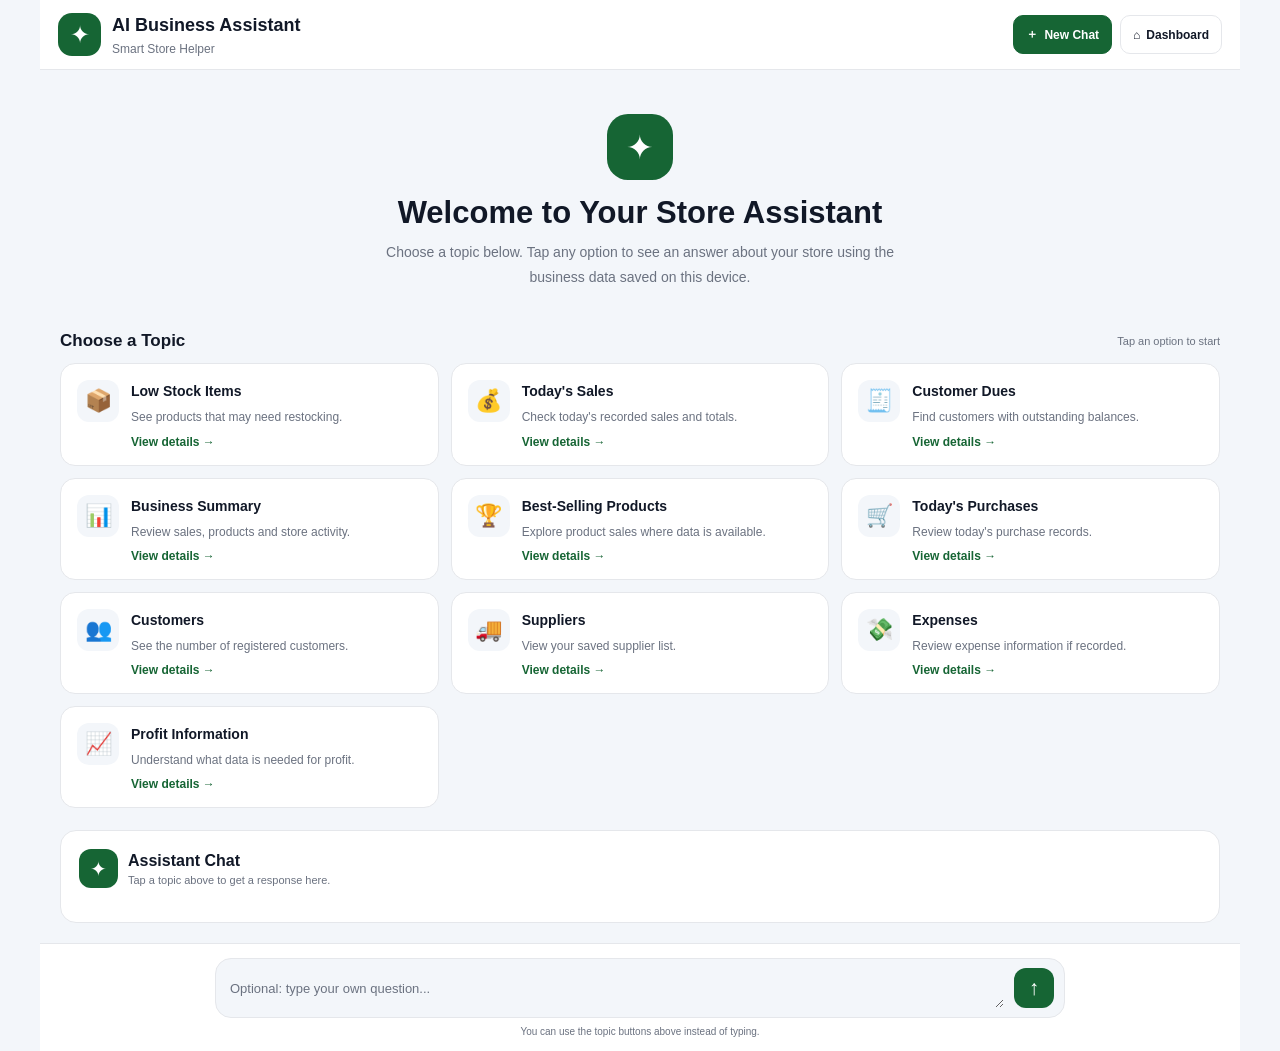
==== commit 26eb5ac1: "Refactor ai.html for AI Business Assistant Updated HTML structure and styles for AI Business Assista" ====
--- a/ai.html
+++ b/ai.html
@@ -1,208 +1,314 @@
 
 <!DOCTYPE html>
-<html lang="ne">
+<html lang="en">
 <head>
   <meta charset="UTF-8">
-  <meta name="viewport" content="width=device-width, initial-scale=1.0">
-  <title>AI Assistant | General Store</title>
+  <meta name="viewport" content="width=device-width, initial-scale=1">
+  <meta name="theme-color" content="#166534">
+  <title>AI Business Assistant</title>
+
+  <script src="appearance.js"></script>
+  <link rel="stylesheet" href="style.css">
+
   <style>
     :root {
-      --green: #166534;
-      --green-dark: #14532d;
-      --green-light: #dcfce7;
-      --bg: #f5f7f5;
-      --white: #ffffff;
-      --text: #17221a;
-      --muted: #6b756d;
-      --border: #e3e9e4;
-      --user: #e8f5e9;
-      --shadow: 0 4px 20px rgba(20, 83, 45, .06);
-    }
+      --ai-bg: var(--body-bg, #f3f6fa);
+      --ai-card: var(--card-bg, #fff);
+      --ai-text: var(--text-color, #111827);
+      --ai-muted: var(--muted-color, #6b7280);
+      --ai-border: var(--border-color, #e5e7eb);
+      --ai-accent: var(--accent-color, #166534);
+      color-scheme: light;
+    }
+
+    html[data-theme="dark"] { color-scheme: dark; }
 
     * { box-sizing: border-box; }
 
-    body {
+    html, body {
       margin: 0;
-      font-family: system-ui, -apple-system, "Noto Sans Devanagari",
-        "Segoe UI", sans-serif;
-      background: var(--bg);
-      color: var(--text);
-      height: 100dvh;
-      overflow: hidden;
-    }
+      min-height: 100%;
+      width: 100%;
+      overflow-x: hidden;
+      background: var(--ai-bg) !important;
+      color: var(--ai-text);
+      font-family: var(--font-family, Arial, sans-serif);
+      font-size: var(--font-size, 15px);
+    }
+
+    body { min-height: 100vh; }
 
     button, textarea { font: inherit; }
+
     button { cursor: pointer; }
 
-    .app {
+    .ai-app {
+      width: 100%;
+      max-width: 1200px;
+      min-height: 100vh;
+      margin: 0 auto;
       display: flex;
       flex-direction: column;
-      height: 100dvh;
-      max-width: 1100px;
-      margin: 0 auto;
-      background: var(--white);
-      border-left: 1px solid var(--border);
-      border-right: 1px solid var(--border);
-    }
-
-    .topbar {
-      min-height: 68px;
+      background: var(--ai-bg);
+      color: var(--ai-text);
+    }
+
+    .ai-topbar {
+      position: sticky;
+      top: 0;
+      z-index: 10;
       display: flex;
       align-items: center;
       justify-content: space-between;
       gap: 12px;
-      padding: 12px 20px;
-      border-bottom: 1px solid var(--border);
-      background: rgba(255,255,255,.96);
-    }
-
-    .brand {
+      padding: 13px 18px;
+      border-bottom: 1px solid var(--ai-border);
+      background: var(--ai-card);
+    }
+
+    .ai-brand {
       display: flex;
       align-items: center;
       gap: 11px;
       min-width: 0;
     }
 
-    .brand-icon {
+    .ai-brand-icon {
       display: grid;
       place-items: center;
-      width: 42px;
-      height: 42px;
-      flex-shrink: 0;
+      flex: 0 0 43px;
+      width: 43px;
+      height: 43px;
       border-radius: 14px;
-      background: var(--green);
-      color: white;
-      font-size: 22px;
-    }
-
-    .brand h1 {
+      background: var(--ai-accent);
+      color: #fff;
+      font-size: 24px;
+    }
+
+    .ai-brand h1 {
       margin: 0;
-      font-size: 17px;
-      font-weight: 750;
-    }
-
-    .brand p {
+      font-size: 18px;
+      line-height: 1.4;
+      color: var(--ai-text);
+    }
+
+    .ai-brand p {
       margin: 3px 0 0;
       font-size: 12px;
-      color: var(--muted);
-    }
-
-    .top-actions { display: flex; gap: 8px; }
-
-    .top-btn {
-      border: 1px solid var(--border);
-      background: white;
-      color: var(--text);
-      border-radius: 11px;
-      padding: 9px 12px;
-      text-decoration: none;
+      color: var(--ai-muted);
+    }
+
+    .ai-top-actions {
+      display: flex;
+      gap: 8px;
+      flex-shrink: 0;
+    }
+
+    .ai-top-btn {
+      min-height: 39px;
       display: inline-flex;
       align-items: center;
       justify-content: center;
       gap: 6px;
-      font-size: 13px;
-      white-space: nowrap;
-    }
-
-    .top-btn:hover { background: #f5f8f5; }
-    .top-btn.new-chat {
-      background: var(--green);
-      border-color: var(--green);
-      color: white;
-    }
-
-    .chat-area {
+      padding: 9px 12px;
+      border: 1px solid var(--ai-border);
+      border-radius: 10px;
+      background: var(--ai-card);
+      color: var(--ai-text);
+      text-decoration: none;
+      font-size: 12px;
+      font-weight: 700;
+    }
+
+    .ai-top-btn.primary {
+      background: var(--ai-accent);
+      border-color: var(--ai-accent);
+      color: #fff;
+    }
+
+    .ai-main {
+      width: 100%;
       flex: 1;
-      min-height: 0;
-      overflow-y: auto;
-      scroll-behavior: smooth;
-      padding: 26px 20px 18px;
-    }
-
-    .messages {
-      max-width: 760px;
-      margin: 0 auto;
-      display: flex;
-      flex-direction: column;
-      gap: 25px;
-    }
-
-    .welcome {
+      padding: 20px;
+    }
+
+    .ai-welcome {
+      padding: 24px 10px 22px;
       text-align: center;
-      padding: 8vh 10px 20px;
-    }
-
-    .welcome-icon {
-      width: 64px;
-      height: 64px;
-      margin: 0 auto 17px;
-      border-radius: 22px;
+    }
+
+    .ai-welcome-icon {
       display: grid;
       place-items: center;
-      background: var(--green-light);
-      font-size: 32px;
-    }
-
-    .welcome h2 {
+      width: 66px;
+      height: 66px;
+      margin: 0 auto 15px;
+      border-radius: 21px;
+      background: var(--ai-accent);
+      color: #fff;
+      font-size: 33px;
+    }
+
+    .ai-welcome h2 {
+      margin: 0 0 9px;
       font-size: clamp(23px, 4vw, 31px);
-      margin: 0 0 10px;
-      letter-spacing: -.5px;
-    }
-
-    .welcome p {
+      color: var(--ai-text);
+    }
+
+    .ai-welcome p {
+      max-width: 560px;
       margin: 0 auto;
-      max-width: 470px;
+      color: var(--ai-muted);
+      font-size: 14px;
       line-height: 1.8;
-      color: var(--muted);
+    }
+
+    .ai-section-title {
+      display: flex;
+      align-items: center;
+      justify-content: space-between;
+      gap: 10px;
+      margin: 19px 0 12px;
+    }
+
+    .ai-section-title h2 {
+      margin: 0;
+      font-size: 17px;
+      color: var(--ai-text);
+    }
+
+    .ai-section-title span {
+      font-size: 11px;
+      color: var(--ai-muted);
+    }
+
+    .ai-options {
+      display: grid;
+      grid-template-columns: repeat(3, minmax(0, 1fr));
+      gap: 12px;
+    }
+
+    .ai-option {
+      display: flex;
+      align-items: flex-start;
+      gap: 12px;
+      width: 100%;
+      min-width: 0;
+      min-height: 100px;
+      padding: 16px;
+      border: 1px solid var(--ai-border);
+      border-radius: 15px;
+      background: var(--ai-card);
+      color: var(--ai-text);
+      text-align: left;
+      transition: transform .15s, border-color .15s;
+    }
+
+    .ai-option:hover {
+      border-color: var(--ai-accent);
+      transform: translateY(-2px);
+    }
+
+    .ai-option:active { transform: scale(.99); }
+
+    .ai-option-icon {
+      display: grid;
+      place-items: center;
+      flex: 0 0 42px;
+      width: 42px;
+      height: 42px;
+      border-radius: 12px;
+      background: var(--ai-bg);
+      font-size: 22px;
+    }
+
+    .ai-option-content { min-width: 0; }
+
+    .ai-option strong {
+      display: block;
+      margin: 1px 0 6px;
       font-size: 14px;
-    }
-
-    .quick-grid {
-      display: grid;
-      grid-template-columns: repeat(2, minmax(0, 1fr));
-      gap: 10px;
-      max-width: 570px;
-      margin: 25px auto 0;
-      text-align: left;
-    }
-
-    .quick-btn {
-      background: white;
-      border: 1px solid var(--border);
-      border-radius: 14px;
-      padding: 14px;
-      color: var(--text);
-      text-align: left;
-      transition: .15s ease;
-    }
-
-    .quick-btn:hover {
-      border-color: #86b99a;
-      background: #f7fbf7;
-      transform: translateY(-1px);
-    }
-
-    .quick-btn strong {
+      line-height: 1.5;
+      color: var(--ai-text);
+    }
+
+    .ai-option small {
       display: block;
-      font-size: 13px;
-      margin-bottom: 5px;
-    }
-
-    .quick-btn span {
-      display: block;
-      color: var(--muted);
+      color: var(--ai-muted);
       font-size: 12px;
       line-height: 1.6;
     }
 
+    .ai-option .option-arrow {
+      display: block;
+      margin-top: 7px;
+      color: var(--ai-accent);
+      font-size: 12px;
+      font-weight: 700;
+    }
+
+    .ai-conversation {
+      margin-top: 22px;
+      padding: 18px;
+      border: 1px solid var(--ai-border);
+      border-radius: 16px;
+      background: var(--ai-card);
+    }
+
+    .ai-conversation-heading {
+      display: flex;
+      align-items: center;
+      gap: 10px;
+      margin-bottom: 16px;
+    }
+
+    .ai-conversation-heading .mini-icon {
+      display: grid;
+      place-items: center;
+      width: 39px;
+      height: 39px;
+      border-radius: 12px;
+      background: var(--ai-accent);
+      color: #fff;
+      font-size: 20px;
+    }
+
+    .ai-conversation-heading h2 {
+      margin: 0;
+      font-size: 16px;
+      color: var(--ai-text);
+    }
+
+    .ai-conversation-heading p {
+      margin: 4px 0 0;
+      color: var(--ai-muted);
+      font-size: 11px;
+    }
+
+    .chat-area {
+      min-width: 0;
+      overflow: visible;
+      background: transparent;
+    }
+
+    .messages {
+      display: flex;
+      flex-direction: column;
+      gap: 18px;
+      min-width: 0;
+    }
+
+    .welcome { display: none !important; }
+
     .message {
       display: flex;
       align-items: flex-start;
-      gap: 11px;
-      animation: appear .18s ease;
-    }
-
-    @keyframes appear {
+      gap: 10px;
+      animation: aiAppear .18s ease;
+      min-width: 0;
+    }
+
+    @keyframes aiAppear {
       from { opacity: 0; transform: translateY(5px); }
       to { opacity: 1; transform: translateY(0); }
     }
@@ -210,54 +316,68 @@
     .message.user { flex-direction: row-reverse; }
 
     .avatar {
+      display: grid;
+      place-items: center;
+      flex: 0 0 34px;
       width: 34px;
       height: 34px;
-      flex: 0 0 34px;
-      display: grid;
-      place-items: center;
       border-radius: 12px;
-      font-size: 16px;
+      background: var(--ai-bg);
+      color: var(--ai-text);
     }
 
     .assistant .avatar {
-      background: var(--green);
-      color: white;
-    }
-
-    .user .avatar {
-      background: var(--green-light);
+      background: var(--ai-accent);
+      color: #fff;
     }
 
     .message-body {
       min-width: 0;
-      max-width: calc(100% - 45px);
+      max-width: min(88%, 760px);
     }
 
     .message-name {
-      font-size: 12px;
-      font-weight: 700;
-      color: var(--muted);
-      margin: 2px 0 7px;
+      margin: 2px 0 6px;
+      color: var(--ai-muted);
+      font-size: 11px;
+      font-weight: 750;
     }
 
     .user .message-name { text-align: right; }
 
     .bubble {
+      color: var(--ai-text);
       font-size: 14px;
-      line-height: 1.9;
+      line-height: 1.85;
+      white-space: pre-wrap;
       overflow-wrap: anywhere;
-      white-space: pre-wrap;
     }
 
     .user .bubble {
-      background: var(--user);
-      padding: 11px 15px;
-      border-radius: 17px 5px 17px 17px;
-    }
-
-    .assistant .bubble { padding: 0 2px; }
-
-    .bubble strong { color: var(--green-dark); }
+      padding: 11px 14px;
+      border: 1px solid var(--ai-border);
+      border-radius: 15px 5px 15px 15px;
+      background: var(--ai-bg);
+    }
+
+    .assistant .bubble { padding: 1px 2px; }
+
+    .message-tools {
+      display: flex;
+      flex-wrap: wrap;
+      gap: 9px;
+      margin-top: 8px;
+    }
+
+    .small-btn {
+      padding: 5px 0;
+      border: 0;
+      background: transparent;
+      color: var(--ai-muted);
+      font-size: 11px;
+    }
+
+    .small-btn:hover { color: var(--ai-accent); }
 
     .typing {
       display: inline-flex;
@@ -269,207 +389,305 @@
       width: 7px;
       height: 7px;
       border-radius: 50%;
-      background: #7a9680;
-      animation: bounce .9s infinite alternate;
+      background: var(--ai-muted);
+      animation: aiBounce .8s infinite alternate;
     }
 
     .typing span:nth-child(2) { animation-delay: .2s; }
     .typing span:nth-child(3) { animation-delay: .4s; }
 
-    @keyframes bounce {
-      from { opacity: .35; transform: translateY(0); }
-      to { opacity: 1; transform: translateY(-4px); }
-    }
-
-    .composer-wrap {
-      padding: 12px 20px 10px;
-      background: white;
-      border-top: 1px solid var(--border);
+    @keyframes aiBounce {
+      to { opacity: .4; transform: translateY(-4px); }
+    }
+
+    .status {
+      display: none;
+      margin: 0 0 10px;
+      color: var(--ai-muted);
+      font-size: 12px;
+    }
+
+    .status.show { display: block; }
+
+    .ai-composer-wrap {
+      padding: 14px 20px;
+      border-top: 1px solid var(--ai-border);
+      background: var(--ai-card);
     }
 
     .composer {
-      max-width: 760px;
-      margin: 0 auto;
-      border: 1px solid #d5dfd6;
-      border-radius: 19px;
-      padding: 9px 10px 9px 16px;
-      box-shadow: var(--shadow);
       display: flex;
       align-items: flex-end;
       gap: 10px;
-      transition: border-color .15s;
-    }
-
-    .composer:focus-within {
-      border-color: #6da47c;
-      box-shadow: 0 0 0 3px rgba(22,101,52,.07);
+      max-width: 850px;
+      margin: 0 auto;
+      padding: 9px 10px 9px 14px;
+      border: 1px solid var(--ai-border);
+      border-radius: 16px;
+      background: var(--ai-bg);
     }
 
     #questionInput {
       flex: 1;
       min-width: 0;
+      min-height: 34px;
+      max-height: 130px;
+      resize: vertical;
+      padding: 7px 0;
       border: 0;
       outline: 0;
-      resize: none;
-      max-height: 160px;
-      min-height: 29px;
-      padding: 5px 0;
       background: transparent;
-      color: var(--text);
-      font-size: 14px;
-      line-height: 1.7;
-    }
-
-    #questionInput::placeholder { color: #89928b; }
+      color: var(--ai-text);
+      font: inherit;
+      font-size: 13px;
+    }
+
+    #questionInput::placeholder { color: var(--ai-muted); }
 
     .send-btn {
+      display: grid;
+      place-items: center;
+      flex: 0 0 40px;
       width: 40px;
       height: 40px;
-      flex: 0 0 40px;
       border: 0;
-      border-radius: 13px;
-      background: var(--green);
-      color: white;
-      display: grid;
-      place-items: center;
-      font-size: 20px;
-      transition: .15s;
-    }
-
-    .send-btn:hover { background: var(--green-dark); }
-    .send-btn:disabled { opacity: .45; cursor: not-allowed; }
-
-    .hint {
+      border-radius: 12px;
+      background: var(--ai-accent);
+      color: #fff;
+      font-size: 21px;
+    }
+
+    .send-btn:disabled { opacity: .5; }
+
+    .ai-hint {
+      margin: 8px 0 0;
       text-align: center;
-      color: #8b948d;
-      font-size: 11px;
-      margin: 8px 0 0;
-    }
-
-    .status {
-      display: none;
-      max-width: 760px;
-      margin: 0 auto 8px;
-      font-size: 12px;
-      color: var(--muted);
-    }
-
-    .status.show { display: block; }
-
-    .message-tools {
-      display: flex;
-      gap: 8px;
-      margin-top: 8px;
-    }
-
-    .small-btn {
-      border: 0;
-      background: transparent;
-      color: var(--muted);
-      font-size: 12px;
-      padding: 4px 0;
-    }
-
-    .small-btn:hover { color: var(--green); }
-
-    @media (max-width: 600px) {
-      .topbar { min-height: 60px; padding: 10px 12px; }
-      .brand-icon { width: 37px; height: 37px; border-radius: 12px; }
-      .brand h1 { font-size: 15px; }
-      .brand p { font-size: 11px; }
-      .top-btn { padding: 9px; font-size: 12px; }
-      .top-btn .btn-text { display: none; }
-      .chat-area { padding: 18px 13px 15px; }
-      .welcome { padding-top: 5vh; }
-      .welcome-icon { width: 56px; height: 56px; }
-      .quick-grid { gap: 8px; margin-top: 21px; }
-      .quick-btn { padding: 11px; border-radius: 12px; }
-      .quick-btn strong { font-size: 12px; }
-      .quick-btn span { font-size: 11px; }
+      color: var(--ai-muted);
+      font-size: 10px;
+    }
+
+    @media (max-width: 850px) {
+      .ai-options { grid-template-columns: repeat(2, minmax(0, 1fr)); }
+      .ai-main { padding: 15px; }
+    }
+
+    @media (max-width: 520px) {
+      .ai-topbar { padding: 10px 11px; }
+      .ai-brand-icon { flex-basis: 37px; width: 37px; height: 37px; }
+      .ai-brand h1 { font-size: 15px; }
+      .ai-brand p { font-size: 10px; }
+      .ai-top-btn { min-height: 36px; padding: 8px; font-size: 11px; }
+      .ai-main { padding: 11px; }
+      .ai-welcome { padding: 18px 3px; }
+      .ai-welcome-icon { width: 55px; height: 55px; font-size: 28px; }
+      .ai-welcome p { font-size: 12px; }
+      .ai-options { grid-template-columns: repeat(2, minmax(0, 1fr)); gap: 8px; }
+      .ai-option { min-height: 115px; display: block; padding: 11px; border-radius: 12px; }
+      .ai-option-icon { width: 36px; height: 36px; margin-bottom: 8px; font-size: 19px; }
+      .ai-option strong { font-size: 12px; }
+      .ai-option small { font-size: 10px; }
+      .ai-option .option-arrow { font-size: 10px; }
+      .ai-conversation { margin-top: 15px; padding: 13px; }
       .message { gap: 8px; }
-      .avatar { width: 30px; height: 30px; flex-basis: 30px; }
+      .avatar { flex-basis: 30px; width: 30px; height: 30px; }
       .message-body { max-width: calc(100% - 38px); }
       .bubble { font-size: 13px; }
-      .composer-wrap { padding: 10px 11px 8px; }
-      .composer { border-radius: 17px; padding-left: 13px; }
-      .hint { font-size: 10px; }
-    }
-
-    @media (max-width: 360px) {
-      .quick-grid { grid-template-columns: 1fr; }
+      .ai-composer-wrap { padding: 10px; }
+    }
+
+    @media print {
+      .ai-topbar, .ai-options, .ai-composer-wrap { display: none !important; }
+      .ai-main { padding: 0; }
+      .ai-app { max-width: none; }
     }
   </style>
 </head>
+
 <body>
-  <div class="app">
-    <header class="topbar">
-      <div class="brand">
-        <div class="brand-icon">✦</div>
+  <div class="ai-app">
+    <header class="ai-topbar">
+      <div class="ai-brand">
+        <div class="ai-brand-icon">✦</div>
         <div>
-          <h1>AI Assistant</h1>
-          <p>General Store · पसलको सहायक</p>
+          <h1>AI Business Assistant</h1>
+          <p>Smart Store Helper</p>
         </div>
       </div>
 
-      <div class="top-actions">
-        <button class="top-btn new-chat" id="newChatBtn" type="button">
-          <span>＋</span><span class="btn-text">नयाँ च्याट</span>
-        </button>
-        <a class="top-btn" href="index.html" title="Dashboard">
-          <span>⌂</span><span class="btn-text">Dashboard</span>
-        </a>
+      <div class="ai-top-actions">
+        <button class="ai-top-btn primary" id="newChatBtn" type="button">
+          ＋ <span class="top-label">New Chat</span>
+        </button>
+        <a class="ai-top-btn" href="index.html">⌂ <span class="top-label">Dashboard</span></a>
       </div>
     </header>
 
-    <main class="chat-area" id="chatArea">
-      <div class="messages" id="messages">
-        <section class="welcome" id="welcome">
-          <div class="welcome-icon">✦</div>
-          <h2>नमस्कार! 👋</h2>
-          <p>
-            तपाईंको पसलको स्टक, बिक्री, उधारो र हिसाबबारे सोध्नुहोस्।
-            म उपलब्ध पसलको डाटाका आधारमा सहयोग गर्नेछु।
-          </p>
-
-          <div class="quick-grid">
-            <button class="quick-btn" type="button" data-question="अहिले कुन सामानको स्टक कम छ?">
-              <strong>📦 स्टक जाँच</strong>
-              <span>कम स्टक भएका सामान पत्ता लगाउनुहोस्</span>
-            </button>
-            <button class="quick-btn" type="button" data-question="आजको बिक्री कति भयो?">
-              <strong>💰 बिक्री विवरण</strong>
-              <span>बिक्रीको उपलब्ध विवरण हेर्नुहोस्</span>
-            </button>
-            <button class="quick-btn" type="button" data-question="कसकसको उधारो बाँकी छ?">
-              <strong>🧾 उधारो जाँच</strong>
-              <span>ग्राहकको बाँकी रकमबारे जानकारी</span>
-            </button>
-            <button class="quick-btn" type="button" data-question="मेरो पसलको छोटो रिपोर्ट दिनुहोस्।">
-              <strong>📊 पसलको रिपोर्ट</strong>
-              <span>सामान, ग्राहक, बिक्री र सप्लायर</span>
-            </button>
+    <main class="ai-main">
+      <section class="ai-welcome">
+        <div class="ai-welcome-icon">✦</div>
+        <h2>Welcome to Your Store Assistant</h2>
+        <p>
+          Choose a topic below. Tap any option to see an answer about your
+          store using the business data saved on this device.
+        </p>
+      </section>
+
+      <div class="ai-section-title">
+        <h2>Choose a Topic</h2>
+        <span>Tap an option to start</span>
+      </div>
+
+      <section class="ai-options" aria-label="Business help topics">
+        <button class="ai-option" type="button"
+          data-question="अहिले कुन सामानको स्टक कम छ?">
+          <span class="ai-option-icon">📦</span>
+          <span class="ai-option-content">
+            <strong>Low Stock Items</strong>
+            <small>See products that may need restocking.</small>
+            <span class="option-arrow">View details →</span>
+          </span>
+        </button>
+
+        <button class="ai-option" type="button"
+          data-question="आजको बिक्री कति भयो?">
+          <span class="ai-option-icon">💰</span>
+          <span class="ai-option-content">
+            <strong>Today's Sales</strong>
+            <small>Check today's recorded sales and totals.</small>
+            <span class="option-arrow">View details →</span>
+          </span>
+        </button>
+
+        <button class="ai-option" type="button"
+          data-question="कसकसको उधारो बाँकी छ?">
+          <span class="ai-option-icon">🧾</span>
+          <span class="ai-option-content">
+            <strong>Customer Dues</strong>
+            <small>Find customers with outstanding balances.</small>
+            <span class="option-arrow">View details →</span>
+          </span>
+        </button>
+
+        <button class="ai-option" type="button"
+          data-question="मेरो पसलको छोटो रिपोर्ट दिनुहोस्।">
+          <span class="ai-option-icon">📊</span>
+          <span class="ai-option-content">
+            <strong>Business Summary</strong>
+            <small>Review sales, products and store activity.</small>
+            <span class="option-arrow">View details →</span>
+          </span>
+        </button>
+
+        <button class="ai-option" type="button"
+          data-question="कुन सामान धेरै बिक्री भयो?">
+          <span class="ai-option-icon">🏆</span>
+          <span class="ai-option-content">
+            <strong>Best-Selling Products</strong>
+            <small>Explore product sales where data is available.</small>
+            <span class="option-arrow">View details →</span>
+          </span>
+        </button>
+
+        <button class="ai-option" type="button"
+          data-question="आजको खरिद कति भयो?">
+          <span class="ai-option-icon">🛒</span>
+          <span class="ai-option-content">
+            <strong>Today's Purchases</strong>
+            <small>Review today's purchase records.</small>
+            <span class="option-arrow">View details →</span>
+          </span>
+        </button>
+
+        <button class="ai-option" type="button"
+          data-question="ग्राहकको विवरण देखाउनुहोस्।">
+          <span class="ai-option-icon">👥</span>
+          <span class="ai-option-content">
+            <strong>Customers</strong>
+            <small>See the number of registered customers.</small>
+            <span class="option-arrow">View details →</span>
+          </span>
+        </button>
+
+        <button class="ai-option" type="button"
+          data-question="सप्लायरको विवरण देखाउनुहोस्।">
+          <span class="ai-option-icon">🚚</span>
+          <span class="ai-option-content">
+            <strong>Suppliers</strong>
+            <small>View your saved supplier list.</small>
+            <span class="option-arrow">View details →</span>
+          </span>
+        </button>
+
+        <button class="ai-option" type="button"
+          data-question="खर्चको विवरण देखाउनुहोस्।">
+          <span class="ai-option-icon">💸</span>
+          <span class="ai-option-content">
+            <strong>Expenses</strong>
+            <small>Review expense information if recorded.</small>
+            <span class="option-arrow">View details →</span>
+          </span>
+        </button>
+
+        <button class="ai-option" type="button"
+          data-question="नाफा कसरी थाहा पाउने?">
+          <span class="ai-option-icon">📈</span>
+          <span class="ai-option-content">
+            <strong>Profit Information</strong>
+            <small>Understand what data is needed for profit.</small>
+            <span class="option-arrow">View details →</span>
+          </span>
+        </button>
+      </section>
+
+      <section class="ai-conversation" aria-label="Assistant conversation">
+        <div class="ai-conversation-heading">
+          <div class="mini-icon">✦</div>
+          <div>
+            <h2>Assistant Chat</h2>
+            <p>Tap a topic above to get a response here.</p>
           </div>
-        </section>
-      </div>
+        </div>
+
+        <main class="chat-area" id="chatArea">
+          <div class="messages" id="messages">
+            <section class="welcome" id="welcome"></section>
+          </div>
+        </main>
+      </section>
     </main>
 
-    <footer class="composer-wrap">
-      <div class="status" id="statusText">उत्तर तयार हुँदैछ...</div>
+    <footer class="ai-composer-wrap">
+      <div class="status" id="statusText">Preparing your answer...</div>
+
       <form class="composer" id="questionForm">
         <textarea
           id="questionInput"
           rows="1"
           maxlength="2000"
-          placeholder="यहाँ आफ्नो प्रश्न लेख्नुहोस्..."
-          aria-label="आफ्नो प्रश्न लेख्नुहोस्"
-          required
+          placeholder="Optional: type your own question..."
+          aria-label="Type a question"
         ></textarea>
-        <button class="send-btn" id="sendBtn" type="submit" aria-label="प्रश्न पठाउनुहोस्">↑</button>
+        <button class="send-btn" id="sendBtn" type="submit" aria-label="Send question">
+          ↑
+        </button>
       </form>
-      <p class="hint">Enter = पठाउनुहोस् · Shift + Enter = नयाँ लाइन</p>
+      <p class="ai-hint">
+        You can use the topic buttons above instead of typing.
+      </p>
     </footer>
   </div>
 
   <script src="ai.js"></script>
+
+  <script>
+    // Update theme colors immediately if the saved appearance changes.
+    window.addEventListener("storage", function (event) {
+      if (event.key === "gs_settings" || event.key === null) {
+        if (window.GSAppearance && typeof window.GSAppearance.apply === "function") {
+          window.GSAppearance.apply();
+        }
+      }
+    });
+  </script>
 </body>
 </html>
--- a/style.css
+++ b/style.css
@@ -0,0 +1,1898 @@
+/* =====================================================
+   GENERAL STORE MANAGEMENT SYSTEM
+   Main Dashboard Styles
+   ===================================================== */
+
+* {
+    margin: 0;
+    padding: 0;
+    box-sizing: border-box;
+}
+
+:root {
+    --primary: #2563eb;
+    --primary-dark: #1d4ed8;
+
+    --sidebar: #111827;
+    --sidebar-hover: #1f2937;
+
+    --bg: #f3f6fa;
+    --card: #ffffff;
+
+    --text: #111827;
+    --text-light: #6b7280;
+    --text-muted: #9ca3af;
+
+    --border: #e5e7eb;
+
+    --success: #16a34a;
+    --danger: #dc2626;
+    --warning: #d97706;
+
+    --sidebar-width: 250px;
+}
+
+/* =====================================================
+   BODY
+   ===================================================== */
+
+body {
+    font-family:
+        -apple-system,
+        BlinkMacSystemFont,
+        "Segoe UI",
+        Roboto,
+        Arial,
+        sans-serif;
+
+    background: var(--bg);
+    color: var(--text);
+
+    min-height: 100vh;
+}
+
+
+/* =====================================================
+   SIDEBAR
+   ===================================================== */
+
+.sidebar {
+    position: fixed;
+
+    left: 0;
+    top: 0;
+    bottom: 0;
+
+    width: var(--sidebar-width);
+
+    background: var(--sidebar);
+
+    color: #fff;
+
+    display: flex;
+    flex-direction: column;
+
+    z-index: 1000;
+
+    overflow-y: auto;
+}
+
+
+/* Logo */
+
+.logo-area {
+    display: flex;
+    align-items: center;
+
+    gap: 12px;
+
+    padding: 24px 20px;
+
+    border-bottom: 1px solid rgba(255, 255, 255, 0.08);
+}
+
+.logo-icon {
+    width: 42px;
+    height: 42px;
+
+    border-radius: 10px;
+
+    background: var(--primary);
+
+    display: flex;
+    align-items: center;
+    justify-content: center;
+
+    font-size: 15px;
+    font-weight: 800;
+}
+
+.logo-area h2 {
+    font-size: 16px;
+    font-weight: 700;
+
+    margin-bottom: 2px;
+}
+
+.logo-area span {
+    font-size: 10px;
+    color: #9ca3af;
+}
+
+
+/* Sidebar Navigation */
+
+.sidebar-menu {
+    padding: 18px 12px;
+
+    display: flex;
+    flex-direction: column;
+
+    gap: 4px;
+}
+
+.menu-item {
+    display: flex;
+    align-items: center;
+
+    gap: 13px;
+
+    padding: 11px 13px;
+
+    border-radius: 8px;
+
+    color: #cbd5e1;
+
+    text-decoration: none;
+
+    font-size: 14px;
+    font-weight: 500;
+
+    transition: 0.2s;
+}
+
+.menu-item:hover {
+    background: var(--sidebar-hover);
+    color: #fff;
+}
+
+.menu-item.active {
+    background: var(--primary);
+    color: #fff;
+}
+
+.menu-icon {
+    width: 21px;
+
+    text-align: center;
+
+    font-size: 16px;
+}
+
+
+/* Sidebar Bottom */
+
+.sidebar-bottom {
+    margin-top: auto;
+
+    padding: 15px;
+}
+
+.store-status {
+    display: flex;
+    align-items: center;
+
+    gap: 10px;
+
+    background: rgba(255, 255, 255, 0.05);
+
+    padding: 12px;
+
+    border-radius: 8px;
+}
+
+.status-dot {
+    width: 9px;
+    height: 9px;
+
+    border-radius: 50%;
+
+    background: #22c55e;
+}
+
+.store-status strong {
+    display: block;
+
+    font-size: 12px;
+}
+
+.store-status small {
+    display: block;
+
+    color: #9ca3af;
+
+    font-size: 10px;
+
+    margin-top: 2px;
+}
+
+.version {
+    text-align: center;
+
+    color: #6b7280;
+
+    font-size: 10px;
+
+    margin-top: 12px;
+}
+
+
+/* =====================================================
+   MAIN CONTENT
+   ===================================================== */
+
+.main-content {
+    margin-left: var(--sidebar-width);
+
+    min-height: 100vh;
+}
+
+
+/* =====================================================
+   TOPBAR
+   ===================================================== */
+
+.topbar {
+    height: 76px;
+
+    background: #fff;
+
+    border-bottom: 1px solid var(--border);
+
+    display: flex;
+    align-items: center;
+    justify-content: space-between;
+
+    padding: 0 28px;
+
+    position: sticky;
+    top: 0;
+
+    z-index: 500;
+}
+
+.topbar-left {
+    display: flex;
+    align-items: center;
+    gap: 15px;
+}
+
+.topbar h1 {
+    font-size: 21px;
+    font-weight: 700;
+}
+
+.topbar-left p {
+    color: var(--text-light);
+
+    font-size: 12px;
+
+    margin-top: 3px;
+}
+
+.topbar-right {
+    display: flex;
+    align-items: center;
+
+    gap: 14px;
+}
+
+
+/* Search */
+
+.search-box {
+    width: 250px;
+
+    height: 40px;
+
+    border: 1px solid var(--border);
+
+    border-radius: 8px;
+
+    display: flex;
+    align-items: center;
+
+    padding: 0 12px;
+
+    background: #fafafa;
+}
+
+.search-box span {
+    font-size: 21px;
+
+    color: #6b7280;
+
+    margin-right: 8px;
+}
+
+.search-box input {
+    border: none;
+    outline: none;
+
+    background: transparent;
+
+    width: 100%;
+
+    font-size: 12px;
+
+    color: var(--text);
+}
+
+
+/* Icon Button */
+
+.icon-btn {
+    width: 40px;
+    height: 40px;
+
+    border-radius: 8px;
+
+    border: 1px solid var(--border);
+
+    background: #fff;
+
+    cursor: pointer;
+
+    font-size: 17px;
+
+    position: relative;
+}
+
+.icon-btn:hover {
+    background: #f9fafb;
+}
+
+.notification-dot {
+    position: absolute;
+
+    top: 8px;
+    right: 8px;
+
+    width: 6px;
+    height: 6px;
+
+    border-radius: 50%;
+
+    background: #ef4444;
+}
+
+
+/* Profile */
+
+.profile {
+    display: flex;
+    align-items: center;
+
+    gap: 9px;
+}
+
+.profile-avatar {
+    width: 38px;
+    height: 38px;
+
+    border-radius: 50%;
+
+    background: #dbeafe;
+
+    color: var(--primary);
+
+    display: flex;
+    align-items: center;
+    justify-content: center;
+
+    font-weight: 700;
+}
+
+.profile-info strong {
+    display: block;
+
+    font-size: 12px;
+}
+
+.profile-info small {
+    display: block;
+
+    font-size: 10px;
+
+    color: var(--text-light);
+
+    margin-top: 2px;
+}
+
+
+/* Mobile menu button */
+
+.mobile-menu-btn {
+    display: none;
+
+    border: none;
+
+    background: transparent;
+
+    font-size: 24px;
+
+    cursor: pointer;
+}
+
+
+/* =====================================================
+   DASHBOARD CONTENT
+   ===================================================== */
+
+.dashboard-content {
+    padding: 28px;
+}
+
+
+/* Welcome */
+
+.welcome-section {
+    display: flex;
+    align-items: center;
+    justify-content: space-between;
+
+    margin-bottom: 25px;
+}
+
+.welcome-section h2 {
+    font-size: 21px;
+
+    margin-bottom: 5px;
+}
+
+.welcome-section p {
+    color: var(--text-light);
+
+    font-size: 13px;
+}
+
+
+/* Primary Button */
+
+.primary-btn {
+    border: none;
+
+    background: var(--primary);
+
+    color: #fff;
+
+    padding: 11px 17px;
+
+    border-radius: 7px;
+
+    font-size: 13px;
+
+    font-weight: 600;
+
+    cursor: pointer;
+
+    transition: 0.2s;
+}
+
+.primary-btn:hover {
+    background: var(--primary-dark);
+}
+
+
+/* =====================================================
+   STATS
+   ===================================================== */
+
+.stats-grid {
+    display: grid;
+
+    grid-template-columns:
+        repeat(4, 1fr);
+
+    gap: 16px;
+
+    margin-bottom: 25px;
+}
+
+.stat-card {
+    background: var(--card);
+
+    border: 1px solid var(--border);
+
+    border-radius: 10px;
+
+    padding: 18px;
+
+    box-shadow:
+        0 1px 2px rgba(0, 0, 0, 0.03);
+}
+
+.stat-top {
+    display: flex;
+    align-items: center;
+
+    justify-content: space-between;
+
+    margin-bottom: 13px;
+}
+
+.stat-icon {
+    width: 36px;
+    height: 36px;
+
+    border-radius: 8px;
+
+    display: flex;
+    align-items: center;
+    justify-content: center;
+
+    font-size: 16px;
+}
+
+.sales-icon {
+    background: #dbeafe;
+}
+
+.profit-icon {
+    background: #dcfce7;
+}
+
+.expense-icon {
+    background: #fee2e2;
+}
+
+.net-profit-icon {
+    background: #fef3c7;
+}
+
+.stat-label {
+    color: var(--text-light);
+
+    font-size: 12px;
+}
+
+.stat-value {
+    font-size: 23px;
+
+    font-weight: 700;
+
+    margin-bottom: 8px;
+}
+
+.stat-bottom {
+    display: flex;
+    align-items: center;
+
+    gap: 7px;
+
+    color: var(--text-muted);
+
+    font-size: 10px;
+}
+
+.positive {
+    color: var(--success);
+
+    font-weight: 600;
+}
+
+
+/* =====================================================
+   SECTION TITLE
+   ===================================================== */
+
+.section-title {
+    margin-bottom: 13px;
+}
+
+.section-title h3 {
+    font-size: 16px;
+
+    margin-bottom: 3px;
+}
+
+.section-title p {
+    color: var(--text-light);
+
+    font-size: 11px;
+}
+
+
+/* =====================================================
+   FINANCE
+   ===================================================== */
+
+.finance-grid {
+    display: grid;
+
+    grid-template-columns:
+        repeat(4, 1fr);
+
+    gap: 15px;
+
+    margin-bottom: 25px;
+}
+
+.finance-card {
+    background: #fff;
+
+    border: 1px solid var(--border);
+
+    border-radius: 10px;
+
+    padding: 16px;
+
+    display: flex;
+
+    gap: 12px;
+
+    align-items: flex-start;
+}
+
+.finance-icon {
+    width: 35px;
+    height: 35px;
+
+    border-radius: 8px;
+
+    background: #f3f4f6;
+
+    display: flex;
+    align-items: center;
+    justify-content: center;
+
+    flex-shrink: 0;
+}
+
+.finance-card span {
+    display: block;
+
+    color: var(--text-light);
+
+    font-size: 11px;
+
+    margin-bottom: 4px;
+}
+
+.finance-card strong {
+    display: block;
+
+    font-size: 16px;
+
+    margin-bottom: 3px;
+}
+
+.finance-card small {
+    color: var(--text-muted);
+
+    font-size: 9px;
+}
+
+
+/* =====================================================
+   DASHBOARD GRID
+   ===================================================== */
+
+.dashboard-grid {
+    display: grid;
+
+    grid-template-columns:
+        1.55fr 1fr;
+
+    gap: 18px;
+
+    margin-bottom: 20px;
+}
+
+
+/* Dashboard Card */
+
+.dashboard-card {
+    background: #fff;
+
+    border: 1px solid var(--border);
+
+    border-radius: 10px;
+
+    padding: 18px;
+
+    margin-bottom: 20px;
+}
+
+.card-header {
+    display: flex;
+    align-items: center;
+    justify-content: space-between;
+
+    margin-bottom: 15px;
+}
+
+.card-header h3 {
+    font-size: 15px;
+
+    margin-bottom: 3px;
+}
+
+.card-header p {
+    color: var(--text-light);
+
+    font-size: 10px;
+}
+
+.card-header select {
+    border: 1px solid var(--border);
+
+    background: #fff;
+
+    border-radius: 6px;
+
+    padding: 7px 10px;
+
+    font-size: 10px;
+
+    outline: none;
+}
+
+
+/* =====================================================
+   CHART
+   ===================================================== */
+
+.chart-area {
+    height: 250px;
+
+    border-radius: 8px;
+
+    background:
+        repeating-linear-gradient(
+            to bottom,
+            #fff 0,
+            #fff 48px,
+            #f3f4f6 49px
+        );
+
+    display: flex;
+    align-items: center;
+    justify-content: center;
+}
+
+.chart-empty {
+    text-align: center;
+
+    display: flex;
+    flex-direction: column;
+
+    align-items: center;
+
+    gap: 6px;
+}
+
+.chart-empty-icon {
+    width: 45px;
+    height: 45px;
+
+    border-radius: 50%;
+
+    background: #eff6ff;
+
+    display: flex;
+    align-items: center;
+    justify-content: center;
+
+    font-size: 20px;
+
+    margin-bottom: 5px;
+}
+
+.chart-empty strong {
+    font-size: 12px;
+}
+
+.chart-empty span {
+    font-size: 10px;
+
+    color: var(--text-muted);
+}
+
+
+/* =====================================================
+   ATTENTION
+   ===================================================== */
+
+.attention-list {
+    display: flex;
+    flex-direction: column;
+
+    gap: 10px;
+}
+
+.attention-item {
+    display: flex;
+    align-items: center;
+
+    gap: 10px;
+
+    padding: 10px;
+
+    background: #f9fafb;
+
+    border-radius: 7px;
+}
+
+.attention-icon {
+    width: 32px;
+    height: 32px;
+
+    border-radius: 7px;
+
+    display: flex;
+    align-items: center;
+    justify-content: center;
+
+    font-size: 14px;
+}
+
+.attention-icon.warning {
+    background: #fef3c7;
+}
+
+.attention-icon.danger {
+    background: #fee2e2;
+}
+
+.attention-icon.money {
+    background: #dcfce7;
+}
+
+.attention-icon.supplier {
+    background: #dbeafe;
+}
+
+.attention-text {
+    flex: 1;
+}
+
+.attention-text strong {
+    display: block;
+
+    font-size: 11px;
+
+    margin-bottom: 2px;
+}
+
+.attention-text span {
+    display: block;
+
+    color: var(--text-muted);
+
+    font-size: 9px;
+}
+
+.attention-item button {
+    border: none;
+
+    background: transparent;
+
+    color: var(--primary);
+
+    font-size: 10px;
+
+    font-weight: 600;
+
+    cursor: pointer;
+}
+
+
+/* =====================================================
+   EMPTY TABLE
+   ===================================================== */
+
+.empty-table {
+    min-height: 150px;
+
+    display: flex;
+    flex-direction: column;
+
+    align-items: center;
+    justify-content: center;
+
+    gap: 6px;
+
+    border: 1px dashed #d1d5db;
+
+    border-radius: 8px;
+
+    background: #fafafa;
+}
+
+.empty-icon {
+    width: 42px;
+    height: 42px;
+
+    border-radius: 50%;
+
+    background: #f3f4f6;
+
+    display: flex;
+    align-items: center;
+    justify-content: center;
+
+    font-size: 18px;
+
+    margin-bottom: 4px;
+}
+
+.empty-table strong {
+    font-size: 11px;
+}
+
+.empty-table span {
+    font-size: 9px;
+
+    color: var(--text-muted);
+}
+
+
+/* =====================================================
+   TEXT BUTTON
+   ===================================================== */
+
+.text-btn {
+    border: none;
+
+    background: transparent;
+
+    color: var(--primary);
+
+    font-size: 10px;
+
+    font-weight: 600;
+
+    cursor: pointer;
+}
+
+
+/* =====================================================
+   QUICK ACTIONS
+   ===================================================== */
+
+.quick-title {
+    margin-top: 5px;
+}
+
+.quick-actions {
+    display: grid;
+
+    grid-template-columns:
+        repeat(6, 1fr);
+
+    gap: 12px;
+
+    margin-bottom: 25px;
+}
+
+.quick-action {
+    background: #fff;
+
+    border: 1px solid var(--border);
+
+    border-radius: 9px;
+
+    padding: 15px 10px;
+
+    cursor: pointer;
+
+    text-align: center;
+
+    transition: 0.2s;
+}
+
+.quick-action:hover {
+    border-color: #bfdbfe;
+
+    transform: translateY(-2px);
+
+    box-shadow:
+        0 5px 15px rgba(0, 0, 0, 0.05);
+}
+
+.quick-action span {
+    display: block;
+
+    font-size: 21px;
+
+    margin-bottom: 8px;
+}
+
+.quick-action strong {
+    display: block;
+
+    font-size: 11px;
+
+    margin-bottom: 3px;
+}
+
+.quick-action small {
+    color: var(--text-muted);
+
+    font-size: 8px;
+}
+
+
+/* =====================================================
+   AI ASSISTANT
+   ===================================================== */
+
+.ai-card {
+    background:
+        linear-gradient(
+            135deg,
+            #eff6ff,
+            #f5f3ff
+        );
+
+    border: 1px solid #dbeafe;
+
+    border-radius: 10px;
+
+    padding: 18px;
+
+    display: flex;
+    align-items: center;
+    justify-content: space-between;
+
+    gap: 20px;
+
+    margin-bottom: 25px;
+}
+
+.ai-content {
+    display: flex;
+
+    align-items: center;
+
+    gap: 13px;
+}
+
+.ai-icon {
+    width: 44px;
+    height: 44px;
+
+    border-radius: 10px;
+
+    background: #fff;
+
+    display: flex;
+    align-items: center;
+    justify-content: center;
+
+    font-size: 22px;
+
+    box-shadow:
+        0 2px 6px rgba(0, 0, 0, 0.05);
+}
+
+.ai-content h3 {
+    font-size: 14px;
+
+    margin-bottom: 5px;
+}
+
+.ai-content p {
+    color: var(--text-light);
+
+    font-size: 10px;
+
+    line-height: 1.6;
+
+    max-width: 650px;
+}
+
+.ai-btn {
+    border: none;
+
+    background: var(--primary);
+
+    color: #fff;
+
+    border-radius: 7px;
+
+    padding: 9px 14px;
+
+    font-size: 10px;
+
+    font-weight: 600;
+
+    cursor: pointer;
+
+    white-space: nowrap;
+}
+
+
+/* =====================================================
+   FOOTER
+   ===================================================== */
+
+.footer {
+    border-top: 1px solid var(--border);
+
+    background: #fff;
+
+    padding: 16px 28px;
+
+    display: flex;
+    justify-content: space-between;
+
+    color: var(--text-muted);
+
+    font-size: 9px;
+}
+
+
+/* =====================================================
+   MOBILE OVERLAY
+   ===================================================== */
+
+.overlay {
+    display: none;
+
+    position: fixed;
+
+    inset: 0;
+
+    background: rgba(0, 0, 0, 0.45);
+
+    z-index: 900;
+}
+
+
+/* =====================================================
+   TABLET
+   ===================================================== */
+
+@media (max-width: 1100px) {
+
+    :root {
+        --sidebar-width: 220px;
+    }
+
+    .stats-grid,
+    .finance-grid {
+        grid-template-columns:
+            repeat(2, 1fr);
+    }
+
+    .quick-actions {
+        grid-template-columns:
+            repeat(3, 1fr);
+    }
+
+    .search-box {
+        width: 200px;
+    }
+}
+
+
+/* =====================================================
+   MOBILE
+   ===================================================== */
+
+@media (max-width: 760px) {
+
+    .sidebar {
+        transform: translateX(-100%);
+
+        transition: transform 0.25s ease;
+    }
+
+    .sidebar.open {
+        transform: translateX(0);
+    }
+
+    .overlay.show {
+        display: block;
+    }
+
+    .main-content {
+        margin-left: 0;
+    }
+
+    .topbar {
+        height: 68px;
+
+        padding: 0 15px;
+    }
+
+    .mobile-menu-btn {
+        display: block;
+    }
+
+    .topbar h1 {
+        font-size: 18px;
+    }
+
+    .topbar-left p {
+        font-size: 10px;
+    }
+
+    .search-box {
+        display: none;
+    }
+
+    .profile-info {
+        display: none;
+    }
+
+    .topbar-right {
+        gap: 8px;
+    }
+
+    .dashboard-content {
+        padding: 18px 14px;
+    }
+
+    .welcome-section {
+        align-items: flex-start;
+
+        gap: 15px;
+    }
+
+    .welcome-section h2 {
+        font-size: 17px;
+    }
+
+    .welcome-section p {
+        font-size: 10px;
+    }
+
+    .primary-btn {
+        padding: 9px 12px;
+
+        font-size: 10px;
+    }
+
+    .stats-grid,
+    .finance-grid {
+        grid-template-columns:
+            repeat(2, 1fr);
+
+        gap: 10px;
+    }
+
+    .stat-card {
+        padding: 13px;
+    }
+
+    .stat-value {
+        font-size: 17px;
+    }
+
+    .stat-label {
+        font-size: 9px;
+    }
+
+    .stat-icon {
+        width: 30px;
+        height: 30px;
+
+        font-size: 13px;
+    }
+
+    .dashboard-grid {
+        grid-template-columns: 1fr;
+
+        gap: 0;
+    }
+
+    .dashboard-card {
+        padding: 14px;
+    }
+
+    .chart-area {
+        height: 190px;
+    }
+
+    .quick-actions {
+        grid-template-columns:
+            repeat(2, 1fr);
+
+        gap: 9px;
+    }
+
+    .quick-action {
+        padding: 13px 7px;
+    }
+
+    .ai-card {
+        align-items: flex-start;
+
+        flex-direction: column;
+    }
+
+    .ai-btn {
+        width: 100%;
+    }
+
+    .footer {
+        padding: 13px 15px;
+
+        font-size: 8px;
+    }
+}
+
+
+/* =====================================================
+   SMALL MOBILE
+   ===================================================== */
+
+@media (max-width: 420px) {
+
+    .stats-grid,
+    .finance-grid {
+        grid-template-columns: 1fr;
+    }
+
+    .welcome-section {
+        flex-direction: column;
+    }
+
+    .primary-btn {
+        width: 100%;
+    }
+
+    .profile-avatar {
+        width: 34px;
+        height: 34px;
+    }
+
+    .notification-btn {
+        width: 34px;
+        height: 34px;
+    }
+
+    .finance-card {
+        padding: 13px;
+    }
+
+    .section-title h3 {
+        font-size: 14px;
+    }
+}
+
+/* =====================================================
+   INVENTORY PAGE
+   ===================================================== */
+
+
+/* Inventory Filter */
+
+.inventory-filter {
+    display: grid;
+
+    grid-template-columns:
+        1.5fr 1fr 1fr;
+
+    gap: 10px;
+
+    margin-bottom: 18px;
+}
+
+.inventory-filter input,
+.inventory-filter select {
+    width: 100%;
+
+    height: 40px;
+
+    border: 1px solid var(--border);
+
+    border-radius: 7px;
+
+    background: #fff;
+
+    padding: 0 12px;
+
+    font-size: 11px;
+
+    color: var(--text);
+
+    outline: none;
+}
+
+.inventory-filter input:focus,
+.inventory-filter select:focus {
+    border-color: var(--primary);
+
+    box-shadow:
+        0 0 0 2px rgba(37, 99, 235, 0.08);
+}
+
+
+/* Inventory Table */
+
+.inventory-table-wrapper {
+    width: 100%;
+
+    overflow-x: auto;
+
+    border: 1px solid var(--border);
+
+    border-radius: 8px;
+}
+
+.inventory-table {
+    width: 100%;
+
+    min-width: 850px;
+
+    border-collapse: collapse;
+
+    background: #fff;
+}
+
+.inventory-table th {
+    background: #f8fafc;
+
+    color: #6b7280;
+
+    font-size: 10px;
+
+    font-weight: 600;
+
+    text-align: left;
+
+    padding: 12px;
+
+    border-bottom: 1px solid var(--border);
+
+    white-space: nowrap;
+}
+
+.inventory-table td {
+    padding: 12px;
+
+    border-bottom: 1px solid #f1f5f9;
+
+    font-size: 11px;
+
+    vertical-align: middle;
+}
+
+.inventory-table tbody tr:last-child td {
+    border-bottom: none;
+}
+
+.inventory-table tbody tr:hover {
+    background: #fafcff;
+}
+
+
+/* Empty Inventory */
+
+.empty-inventory {
+    height: 220px;
+
+    text-align: center;
+
+    color: var(--text-muted);
+}
+
+.empty-inventory div {
+    width: 50px;
+    height: 50px;
+
+    border-radius: 50%;
+
+    background: #f3f4f6;
+
+    display: flex;
+
+    align-items: center;
+    justify-content: center;
+
+    margin: 0 auto 10px;
+
+    font-size: 22px;
+}
+
+.empty-inventory strong {
+    display: block;
+
+    color: var(--text);
+
+    font-size: 12px;
+
+    margin-bottom: 5px;
+}
+
+.empty-inventory span {
+    font-size: 10px;
+}
+
+
+/* Product Status */
+
+.stock-status {
+    display: inline-flex;
+
+    align-items: center;
+
+    gap: 5px;
+
+    padding: 4px 8px;
+
+    border-radius: 20px;
+
+    font-size: 9px;
+
+    font-weight: 600;
+}
+
+.stock-status.in-stock {
+    background: #dcfce7;
+
+    color: #15803d;
+}
+
+.stock-status.low-stock {
+    background: #fef3c7;
+
+    color: #b45309;
+}
+
+.stock-status.out-stock {
+    background: #fee2e2;
+
+    color: #b91c1c;
+}
+
+
+/* Product Name */
+
+.product-name-cell {
+    display: flex;
+
+    align-items: center;
+
+    gap: 9px;
+}
+
+.product-image-small {
+    width: 32px;
+    height: 32px;
+
+    border-radius: 7px;
+
+    background: #eff6ff;
+
+    display: flex;
+
+    align-items: center;
+    justify-content: center;
+
+    font-size: 14px;
+
+    flex-shrink: 0;
+}
+
+.product-name-cell strong {
+    display: block;
+
+    font-size: 11px;
+
+    color: var(--text);
+}
+
+.product-name-cell small {
+    display: block;
+
+    color: var(--text-muted);
+
+    font-size: 8px;
+
+    margin-top: 2px;
+}
+
+
+/* Table Action */
+
+.table-action-btn {
+    border: 1px solid var(--border);
+
+    background: #fff;
+
+    color: var(--text-light);
+
+    width: 29px;
+    height: 29px;
+
+    border-radius: 6px;
+
+    cursor: pointer;
+
+    font-size: 13px;
+}
+
+.table-action-btn:hover {
+    background: #f3f4f6;
+
+    color: var(--primary);
+}
+
+
+/* =====================================================
+   MODAL
+   ===================================================== */
+
+.modal-overlay {
+    position: fixed;
+
+    inset: 0;
+
+    background: rgba(15, 23, 42, 0.55);
+
+    display: none;
+
+    align-items: center;
+    justify-content: center;
+
+    padding: 20px;
+
+    z-index: 2000;
+}
+
+.modal-overlay.show {
+    display: flex;
+}
+
+.product-modal {
+    width: 100%;
+
+    max-width: 650px;
+
+    max-height: 90vh;
+
+    overflow-y: auto;
+
+    background: #fff;
+
+    border-radius: 12px;
+
+    box-shadow:
+        0 20px 50px rgba(0, 0, 0, 0.2);
+}
+
+
+/* Modal Header */
+
+.modal-header {
+    display: flex;
+
+    align-items: flex-start;
+
+    justify-content: space-between;
+
+    padding: 20px;
+
+    border-bottom: 1px solid var(--border);
+}
+
+.modal-header h3 {
+    font-size: 16px;
+
+    margin-bottom: 4px;
+}
+
+.modal-header p {
+    color: var(--text-light);
+
+    font-size: 10px;
+}
+
+.modal-close {
+    width: 30px;
+    height: 30px;
+
+    border: none;
+
+    background: #f3f4f6;
+
+    border-radius: 7px;
+
+    font-size: 20px;
+
+    color: #6b7280;
+
+    cursor: pointer;
+}
+
+.modal-close:hover {
+    background: #e5e7eb;
+
+    color: #111827;
+}
+
+
+/* Form */
+
+#productForm {
+    padding: 20px;
+}
+
+.form-grid {
+    display: grid;
+
+    grid-template-columns:
+        repeat(2, 1fr);
+
+    gap: 15px;
+}
+
+.form-group {
+    display: flex;
+
+    flex-direction: column;
+
+    gap: 6px;
+}
+
+.form-group.full {
+    grid-column: 1 / -1;
+}
+
+.form-group label {
+    font-size: 10px;
+
+    font-weight: 600;
+
+    color: #374151;
+}
+
+.form-group input,
+.form-group select {
+    width: 100%;
+
+    height: 40px;
+
+    border: 1px solid var(--border);
+
+    border-radius: 7px;
+
+    padding: 0 11px;
+
+    font-size: 11px;
+
+    outline: none;
+
+    background: #fff;
+
+    color: var(--text);
+}
+
+.form-group input:focus,
+.form-group select:focus {
+    border-color: var(--primary);
+
+    box-shadow:
+        0 0 0 2px rgba(37, 99, 235, 0.08);
+}
+
+
+/* Checkbox */
+
+.checkbox-label {
+    display: flex !important;
+
+    flex-direction: row !important;
+
+    align-items: center;
+
+    gap: 8px;
+
+    cursor: pointer;
+
+    font-weight: 500 !important;
+}
+
+.checkbox-label input {
+    width: 16px !important;
+    height: 16px !important;
+
+    accent-color: var(--primary);
+
+    cursor: pointer;
+}
+
+
+/* Modal Actions */
+
+.modal-actions {
+    display: flex;
+
+    justify-content: flex-end;
+
+    gap: 9px;
+
+    padding-top: 20px;
+
+    margin-top: 20px;
+
+    border-top: 1px solid var(--border);
+}
+
+.secondary-btn {
+    border: 1px solid var(--border);
+
+    background: #fff;
+
+    color: #374151;
+
+    padding: 10px 16px;
+
+    border-radius: 7px;
+
+    font-size: 11px;
+
+    font-weight: 600;
+
+    cursor: pointer;
+}
+
+.secondary-btn:hover {
+    background: #f9fafb;
+}
+
+
+/* =====================================================
+   INVENTORY MOBILE
+   ===================================================== */
+
+@media (max-width: 760px) {
+
+    .inventory-filter {
+        grid-template-columns: 1fr;
+
+        gap: 8px;
+    }
+
+    .inventory-filter input,
+    .inventory-filter select {
+        height: 38px;
+    }
+
+    .product-modal {
+        max-height: 94vh;
+
+        border-radius: 10px;
+    }
+
+    .modal-header {
+        padding: 16px;
+    }
+
+    #productForm {
+        padding: 16px;
+    }
+
+    .form-grid {
+        grid-template-columns: 1fr;
+
+        gap: 12px;
+    }
+
+    .form-group.full {
+        grid-column: auto;
+    }
+
+    .modal-actions {
+        flex-direction: column-reverse;
+    }
+
+    .modal-actions button {
+        width: 100%;
+    }
+}
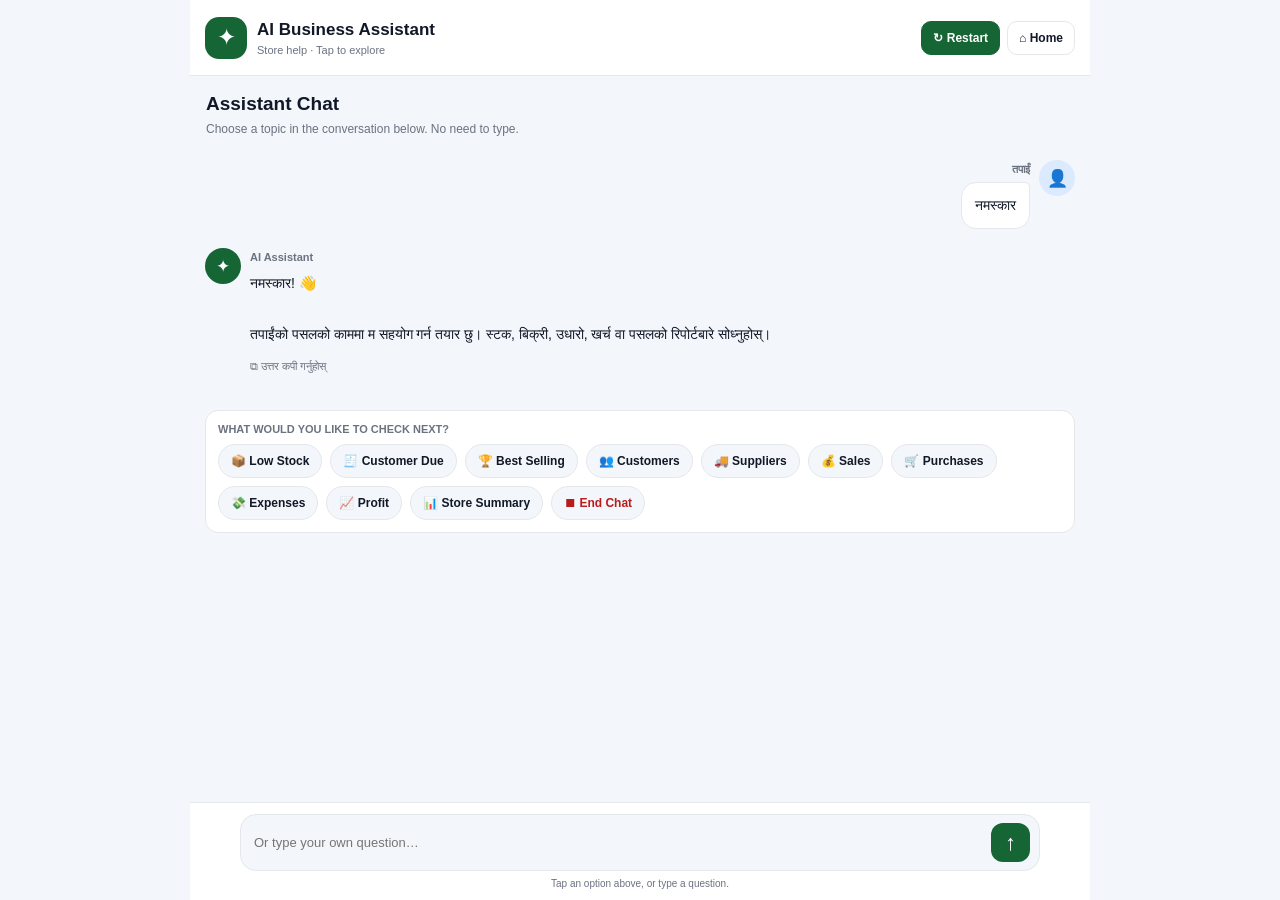
==== commit fdfa7cc9: "Update ai.html" ====
--- a/ai.html
+++ b/ai.html
@@ -4,690 +4,360 @@
 <head>
   <meta charset="UTF-8">
   <meta name="viewport" content="width=device-width, initial-scale=1">
-  <meta name="theme-color" content="#166534">
   <title>AI Business Assistant</title>
-
   <script src="appearance.js"></script>
   <link rel="stylesheet" href="style.css">
-
   <style>
     :root {
-      --ai-bg: var(--body-bg, #f3f6fa);
-      --ai-card: var(--card-bg, #fff);
-      --ai-text: var(--text-color, #111827);
-      --ai-muted: var(--muted-color, #6b7280);
-      --ai-border: var(--border-color, #e5e7eb);
-      --ai-accent: var(--accent-color, #166534);
-      color-scheme: light;
-    }
-
-    html[data-theme="dark"] { color-scheme: dark; }
-
+      --c-bg: var(--body-bg, #f3f6fa);
+      --c-card: var(--card-bg, #fff);
+      --c-text: var(--text-color, #172033);
+      --c-muted: var(--muted-color, #737b8c);
+      --c-border: var(--border-color, #dfe4ec);
+      --c-accent: var(--accent-color, #166534);
+    }
     * { box-sizing: border-box; }
-
     html, body {
-      margin: 0;
-      min-height: 100%;
-      width: 100%;
-      overflow-x: hidden;
-      background: var(--ai-bg) !important;
-      color: var(--ai-text);
-      font-family: var(--font-family, Arial, sans-serif);
-      font-size: var(--font-size, 15px);
-    }
-
-    body { min-height: 100vh; }
-
+      margin: 0; min-height: 100%; width: 100%;
+      background: var(--c-bg) !important; color: var(--c-text);
+      font-family: Arial, sans-serif; overflow-x: hidden;
+    }
     button, textarea { font: inherit; }
-
     button { cursor: pointer; }
-
-    .ai-app {
-      width: 100%;
-      max-width: 1200px;
-      min-height: 100vh;
-      margin: 0 auto;
-      display: flex;
-      flex-direction: column;
-      background: var(--ai-bg);
-      color: var(--ai-text);
-    }
-
-    .ai-topbar {
-      position: sticky;
-      top: 0;
-      z-index: 10;
-      display: flex;
-      align-items: center;
-      justify-content: space-between;
-      gap: 12px;
-      padding: 13px 18px;
-      border-bottom: 1px solid var(--ai-border);
-      background: var(--ai-card);
-    }
-
-    .ai-brand {
-      display: flex;
-      align-items: center;
-      gap: 11px;
-      min-width: 0;
-    }
-
-    .ai-brand-icon {
-      display: grid;
-      place-items: center;
-      flex: 0 0 43px;
-      width: 43px;
-      height: 43px;
-      border-radius: 14px;
-      background: var(--ai-accent);
-      color: #fff;
-      font-size: 24px;
-    }
-
-    .ai-brand h1 {
-      margin: 0;
-      font-size: 18px;
-      line-height: 1.4;
-      color: var(--ai-text);
-    }
-
-    .ai-brand p {
-      margin: 3px 0 0;
-      font-size: 12px;
-      color: var(--ai-muted);
-    }
-
-    .ai-top-actions {
-      display: flex;
-      gap: 8px;
-      flex-shrink: 0;
-    }
-
-    .ai-top-btn {
-      min-height: 39px;
-      display: inline-flex;
-      align-items: center;
-      justify-content: center;
-      gap: 6px;
-      padding: 9px 12px;
-      border: 1px solid var(--ai-border);
-      border-radius: 10px;
-      background: var(--ai-card);
-      color: var(--ai-text);
-      text-decoration: none;
-      font-size: 12px;
-      font-weight: 700;
-    }
-
-    .ai-top-btn.primary {
-      background: var(--ai-accent);
-      border-color: var(--ai-accent);
-      color: #fff;
-    }
-
-    .ai-main {
-      width: 100%;
-      flex: 1;
-      padding: 20px;
-    }
-
-    .ai-welcome {
-      padding: 24px 10px 22px;
-      text-align: center;
-    }
-
-    .ai-welcome-icon {
-      display: grid;
-      place-items: center;
-      width: 66px;
-      height: 66px;
-      margin: 0 auto 15px;
-      border-radius: 21px;
-      background: var(--ai-accent);
-      color: #fff;
-      font-size: 33px;
-    }
-
-    .ai-welcome h2 {
-      margin: 0 0 9px;
-      font-size: clamp(23px, 4vw, 31px);
-      color: var(--ai-text);
-    }
-
-    .ai-welcome p {
-      max-width: 560px;
-      margin: 0 auto;
-      color: var(--ai-muted);
-      font-size: 14px;
-      line-height: 1.8;
-    }
-
-    .ai-section-title {
-      display: flex;
-      align-items: center;
-      justify-content: space-between;
-      gap: 10px;
-      margin: 19px 0 12px;
-    }
-
-    .ai-section-title h2 {
-      margin: 0;
-      font-size: 17px;
-      color: var(--ai-text);
-    }
-
-    .ai-section-title span {
-      font-size: 11px;
-      color: var(--ai-muted);
-    }
-
-    .ai-options {
-      display: grid;
-      grid-template-columns: repeat(3, minmax(0, 1fr));
-      gap: 12px;
-    }
-
-    .ai-option {
-      display: flex;
-      align-items: flex-start;
-      gap: 12px;
-      width: 100%;
-      min-width: 0;
-      min-height: 100px;
-      padding: 16px;
-      border: 1px solid var(--ai-border);
-      border-radius: 15px;
-      background: var(--ai-card);
-      color: var(--ai-text);
-      text-align: left;
-      transition: transform .15s, border-color .15s;
-    }
-
-    .ai-option:hover {
-      border-color: var(--ai-accent);
-      transform: translateY(-2px);
-    }
-
-    .ai-option:active { transform: scale(.99); }
-
-    .ai-option-icon {
-      display: grid;
-      place-items: center;
-      flex: 0 0 42px;
-      width: 42px;
-      height: 42px;
-      border-radius: 12px;
-      background: var(--ai-bg);
-      font-size: 22px;
-    }
-
-    .ai-option-content { min-width: 0; }
-
-    .ai-option strong {
-      display: block;
-      margin: 1px 0 6px;
-      font-size: 14px;
-      line-height: 1.5;
-      color: var(--ai-text);
-    }
-
-    .ai-option small {
-      display: block;
-      color: var(--ai-muted);
-      font-size: 12px;
-      line-height: 1.6;
-    }
-
-    .ai-option .option-arrow {
-      display: block;
-      margin-top: 7px;
-      color: var(--ai-accent);
-      font-size: 12px;
-      font-weight: 700;
-    }
-
-    .ai-conversation {
-      margin-top: 22px;
-      padding: 18px;
-      border: 1px solid var(--ai-border);
-      border-radius: 16px;
-      background: var(--ai-card);
-    }
-
-    .ai-conversation-heading {
-      display: flex;
-      align-items: center;
-      gap: 10px;
-      margin-bottom: 16px;
-    }
-
-    .ai-conversation-heading .mini-icon {
-      display: grid;
-      place-items: center;
-      width: 39px;
-      height: 39px;
-      border-radius: 12px;
-      background: var(--ai-accent);
-      color: #fff;
-      font-size: 20px;
-    }
-
-    .ai-conversation-heading h2 {
-      margin: 0;
-      font-size: 16px;
-      color: var(--ai-text);
-    }
-
-    .ai-conversation-heading p {
-      margin: 4px 0 0;
-      color: var(--ai-muted);
-      font-size: 11px;
-    }
-
-    .chat-area {
-      min-width: 0;
-      overflow: visible;
-      background: transparent;
-    }
-
-    .messages {
-      display: flex;
-      flex-direction: column;
-      gap: 18px;
-      min-width: 0;
-    }
-
+    .app {
+      min-height: 100vh; max-width: 900px; margin: auto;
+      display: flex; flex-direction: column; background: var(--c-bg);
+    }
+    .topbar {
+      position: sticky; top: 0; z-index: 5;
+      display: flex; align-items: center; justify-content: space-between;
+      gap: 10px; padding: 12px 15px;
+      background: var(--c-card); border-bottom: 1px solid var(--c-border);
+    }
+    .brand { display: flex; align-items: center; gap: 10px; min-width: 0; }
+    .brand-icon {
+      display: grid; place-items: center; width: 42px; height: 42px;
+      flex-shrink: 0; border-radius: 14px; background: var(--c-accent);
+      color: white; font-size: 23px;
+    }
+    .brand h1 { margin: 0; font-size: 17px; }
+    .brand p { margin: 4px 0 0; color: var(--c-muted); font-size: 11px; }
+    .top-actions { display: flex; gap: 7px; }
+    .top-btn {
+      padding: 9px 11px; border: 1px solid var(--c-border);
+      border-radius: 10px; background: var(--c-card); color: var(--c-text);
+      font-size: 12px; font-weight: bold; text-decoration: none;
+    }
+    .top-btn.primary { background: var(--c-accent); color: white; border-color: var(--c-accent); }
+
+    .chat-intro { padding: 17px 16px 9px; }
+    .chat-intro h2 { margin: 0 0 5px; font-size: 19px; }
+    .chat-intro p { margin: 0; color: var(--c-muted); font-size: 12px; line-height: 1.6; }
+
+    .chat-area { padding: 12px 15px 22px; flex: 1; }
+    #messages { display: flex; flex-direction: column; gap: 19px; }
     .welcome { display: none !important; }
 
-    .message {
-      display: flex;
-      align-items: flex-start;
-      gap: 10px;
-      animation: aiAppear .18s ease;
-      min-width: 0;
-    }
-
-    @keyframes aiAppear {
-      from { opacity: 0; transform: translateY(5px); }
-      to { opacity: 1; transform: translateY(0); }
-    }
-
+    .message { display: flex; align-items: flex-start; gap: 9px; min-width: 0; }
     .message.user { flex-direction: row-reverse; }
-
     .avatar {
-      display: grid;
-      place-items: center;
-      flex: 0 0 34px;
-      width: 34px;
-      height: 34px;
-      border-radius: 12px;
-      background: var(--ai-bg);
-      color: var(--ai-text);
-    }
-
-    .assistant .avatar {
-      background: var(--ai-accent);
-      color: #fff;
-    }
-
-    .message-body {
-      min-width: 0;
-      max-width: min(88%, 760px);
-    }
-
-    .message-name {
-      margin: 2px 0 6px;
-      color: var(--ai-muted);
-      font-size: 11px;
-      font-weight: 750;
-    }
-
+      display: grid; place-items: center; flex: 0 0 36px;
+      width: 36px; height: 36px; border-radius: 50%;
+      background: var(--c-accent); color: white; font-size: 17px;
+      overflow: hidden;
+    }
+    .avatar img { width: 100%; height: 100%; object-fit: cover; }
+    .user .avatar { background: #dbeafe; color: #1d4ed8; }
+    .message-body { max-width: min(88%, 690px); min-width: 0; }
+    .message-name { margin: 3px 0 6px; color: var(--c-muted); font-size: 11px; font-weight: bold; }
     .user .message-name { text-align: right; }
-
     .bubble {
-      color: var(--ai-text);
-      font-size: 14px;
-      line-height: 1.85;
-      white-space: pre-wrap;
-      overflow-wrap: anywhere;
-    }
-
+      color: var(--c-text); font-size: 14px; line-height: 1.8;
+      white-space: pre-wrap; overflow-wrap: anywhere;
+    }
     .user .bubble {
-      padding: 11px 14px;
-      border: 1px solid var(--ai-border);
-      border-radius: 15px 5px 15px 15px;
-      background: var(--ai-bg);
-    }
-
-    .assistant .bubble { padding: 1px 2px; }
-
-    .message-tools {
-      display: flex;
-      flex-wrap: wrap;
-      gap: 9px;
-      margin-top: 8px;
-    }
-
-    .small-btn {
-      padding: 5px 0;
-      border: 0;
-      background: transparent;
-      color: var(--ai-muted);
-      font-size: 11px;
-    }
-
-    .small-btn:hover { color: var(--ai-accent); }
-
-    .typing {
-      display: inline-flex;
-      gap: 5px;
-      padding: 9px 2px;
-    }
-
+      padding: 10px 13px; border: 1px solid var(--c-border);
+      border-radius: 15px 5px 15px 15px; background: var(--c-card);
+    }
+    .assistant .bubble { padding: 2px 0; }
+    .message-tools { margin-top: 6px; }
+    .small-btn { border: 0; background: transparent; color: var(--c-muted); font-size: 11px; padding: 5px 0; }
+
+    .followup {
+      margin-top: 13px; padding: 12px;
+      border: 1px solid var(--c-border); border-radius: 13px;
+      background: var(--c-card);
+    }
+    .followup-title {
+      margin: 0 0 9px; color: var(--c-muted);
+      font-size: 11px; font-weight: bold;
+    }
+    .followup-options { display: flex; flex-wrap: wrap; gap: 8px; }
+    .choice {
+      display: inline-flex; align-items: center; gap: 6px;
+      padding: 9px 12px; border: 1px solid var(--c-border);
+      border-radius: 22px; background: var(--c-bg);
+      color: var(--c-text); font-size: 12px; font-weight: bold;
+    }
+    .choice:active { transform: scale(.97); }
+    .choice.end { color: #b91c1c; }
+
+    .typing { display: flex; gap: 5px; padding: 8px 0; }
     .typing span {
-      width: 7px;
-      height: 7px;
-      border-radius: 50%;
-      background: var(--ai-muted);
-      animation: aiBounce .8s infinite alternate;
-    }
-
+      width: 7px; height: 7px; border-radius: 50%;
+      background: var(--c-muted); animation: bounce .7s infinite alternate;
+    }
     .typing span:nth-child(2) { animation-delay: .2s; }
     .typing span:nth-child(3) { animation-delay: .4s; }
-
-    @keyframes aiBounce {
-      to { opacity: .4; transform: translateY(-4px); }
-    }
-
-    .status {
-      display: none;
-      margin: 0 0 10px;
-      color: var(--ai-muted);
-      font-size: 12px;
-    }
-
-    .status.show { display: block; }
-
-    .ai-composer-wrap {
-      padding: 14px 20px;
-      border-top: 1px solid var(--ai-border);
-      background: var(--ai-card);
-    }
-
+    @keyframes bounce { to { opacity: .35; transform: translateY(-4px); } }
+
+    .composer-wrap {
+      position: sticky; bottom: 0; z-index: 4;
+      padding: 11px 13px; border-top: 1px solid var(--c-border);
+      background: var(--c-card);
+    }
     .composer {
-      display: flex;
-      align-items: flex-end;
-      gap: 10px;
-      max-width: 850px;
-      margin: 0 auto;
-      padding: 9px 10px 9px 14px;
-      border: 1px solid var(--ai-border);
-      border-radius: 16px;
-      background: var(--ai-bg);
-    }
-
+      display: flex; align-items: flex-end; gap: 9px;
+      max-width: 800px; margin: auto; padding: 8px 9px 8px 13px;
+      border: 1px solid var(--c-border); border-radius: 16px;
+      background: var(--c-bg);
+    }
     #questionInput {
-      flex: 1;
-      min-width: 0;
-      min-height: 34px;
-      max-height: 130px;
-      resize: vertical;
-      padding: 7px 0;
-      border: 0;
-      outline: 0;
-      background: transparent;
-      color: var(--ai-text);
-      font: inherit;
-      font-size: 13px;
-    }
-
-    #questionInput::placeholder { color: var(--ai-muted); }
-
+      flex: 1; min-width: 0; min-height: 35px; max-height: 110px;
+      resize: none; border: 0; outline: 0; background: transparent;
+      color: var(--c-text); padding: 8px 0; font-size: 13px;
+    }
     .send-btn {
-      display: grid;
-      place-items: center;
-      flex: 0 0 40px;
-      width: 40px;
-      height: 40px;
-      border: 0;
-      border-radius: 12px;
-      background: var(--ai-accent);
-      color: #fff;
-      font-size: 21px;
-    }
-
-    .send-btn:disabled { opacity: .5; }
-
-    .ai-hint {
-      margin: 8px 0 0;
-      text-align: center;
-      color: var(--ai-muted);
-      font-size: 10px;
-    }
-
-    @media (max-width: 850px) {
-      .ai-options { grid-template-columns: repeat(2, minmax(0, 1fr)); }
-      .ai-main { padding: 15px; }
-    }
-
-    @media (max-width: 520px) {
-      .ai-topbar { padding: 10px 11px; }
-      .ai-brand-icon { flex-basis: 37px; width: 37px; height: 37px; }
-      .ai-brand h1 { font-size: 15px; }
-      .ai-brand p { font-size: 10px; }
-      .ai-top-btn { min-height: 36px; padding: 8px; font-size: 11px; }
-      .ai-main { padding: 11px; }
-      .ai-welcome { padding: 18px 3px; }
-      .ai-welcome-icon { width: 55px; height: 55px; font-size: 28px; }
-      .ai-welcome p { font-size: 12px; }
-      .ai-options { grid-template-columns: repeat(2, minmax(0, 1fr)); gap: 8px; }
-      .ai-option { min-height: 115px; display: block; padding: 11px; border-radius: 12px; }
-      .ai-option-icon { width: 36px; height: 36px; margin-bottom: 8px; font-size: 19px; }
-      .ai-option strong { font-size: 12px; }
-      .ai-option small { font-size: 10px; }
-      .ai-option .option-arrow { font-size: 10px; }
-      .ai-conversation { margin-top: 15px; padding: 13px; }
-      .message { gap: 8px; }
-      .avatar { flex-basis: 30px; width: 30px; height: 30px; }
-      .message-body { max-width: calc(100% - 38px); }
+      width: 39px; height: 39px; flex: 0 0 39px; border: 0;
+      border-radius: 12px; background: var(--c-accent);
+      color: white; font-size: 22px;
+    }
+    .composer-hint { text-align: center; margin: 7px 0 0; color: var(--c-muted); font-size: 10px; }
+    #statusText { display: none; color: var(--c-muted); font-size: 11px; padding: 0 4px 8px; }
+    #statusText.show { display: block; }
+    .ended-note {
+      padding: 17px; margin: 10px 0; text-align: center;
+      border: 1px solid var(--c-border); border-radius: 13px;
+      background: var(--c-card); color: var(--c-muted); font-size: 13px;
+    }
+    @media (max-width: 500px) {
+      .topbar { padding: 10px; }
+      .brand-icon { width: 37px; height: 37px; }
+      .brand h1 { font-size: 14px; }
+      .brand p { font-size: 10px; }
+      .top-btn { padding: 8px; font-size: 10px; }
+      .chat-area { padding: 10px 11px 18px; }
+      .chat-intro { padding: 14px 12px 8px; }
+      .avatar { width: 31px; height: 31px; flex-basis: 31px; }
+      .message-body { max-width: calc(100% - 40px); }
       .bubble { font-size: 13px; }
-      .ai-composer-wrap { padding: 10px; }
-    }
-
-    @media print {
-      .ai-topbar, .ai-options, .ai-composer-wrap { display: none !important; }
-      .ai-main { padding: 0; }
-      .ai-app { max-width: none; }
+      .choice { padding: 8px 10px; font-size: 11px; }
     }
   </style>
 </head>
-
 <body>
-  <div class="ai-app">
-    <header class="ai-topbar">
-      <div class="ai-brand">
-        <div class="ai-brand-icon">✦</div>
-        <div>
-          <h1>AI Business Assistant</h1>
-          <p>Smart Store Helper</p>
-        </div>
+<div class="app">
+  <header class="topbar">
+    <div class="brand">
+      <div class="brand-icon">✦</div>
+      <div>
+        <h1>AI Business Assistant</h1>
+        <p>Store help · Tap to explore</p>
       </div>
-
-      <div class="ai-top-actions">
-        <button class="ai-top-btn primary" id="newChatBtn" type="button">
-          ＋ <span class="top-label">New Chat</span>
-        </button>
-        <a class="ai-top-btn" href="index.html">⌂ <span class="top-label">Dashboard</span></a>
-      </div>
-    </header>
-
-    <main class="ai-main">
-      <section class="ai-welcome">
-        <div class="ai-welcome-icon">✦</div>
-        <h2>Welcome to Your Store Assistant</h2>
-        <p>
-          Choose a topic below. Tap any option to see an answer about your
-          store using the business data saved on this device.
-        </p>
-      </section>
-
-      <div class="ai-section-title">
-        <h2>Choose a Topic</h2>
-        <span>Tap an option to start</span>
-      </div>
-
-      <section class="ai-options" aria-label="Business help topics">
-        <button class="ai-option" type="button"
-          data-question="अहिले कुन सामानको स्टक कम छ?">
-          <span class="ai-option-icon">📦</span>
-          <span class="ai-option-content">
-            <strong>Low Stock Items</strong>
-            <small>See products that may need restocking.</small>
-            <span class="option-arrow">View details →</span>
-          </span>
-        </button>
-
-        <button class="ai-option" type="button"
-          data-question="आजको बिक्री कति भयो?">
-          <span class="ai-option-icon">💰</span>
-          <span class="ai-option-content">
-            <strong>Today's Sales</strong>
-            <small>Check today's recorded sales and totals.</small>
-            <span class="option-arrow">View details →</span>
-          </span>
-        </button>
-
-        <button class="ai-option" type="button"
-          data-question="कसकसको उधारो बाँकी छ?">
-          <span class="ai-option-icon">🧾</span>
-          <span class="ai-option-content">
-            <strong>Customer Dues</strong>
-            <small>Find customers with outstanding balances.</small>
-            <span class="option-arrow">View details →</span>
-          </span>
-        </button>
-
-        <button class="ai-option" type="button"
-          data-question="मेरो पसलको छोटो रिपोर्ट दिनुहोस्।">
-          <span class="ai-option-icon">📊</span>
-          <span class="ai-option-content">
-            <strong>Business Summary</strong>
-            <small>Review sales, products and store activity.</small>
-            <span class="option-arrow">View details →</span>
-          </span>
-        </button>
-
-        <button class="ai-option" type="button"
-          data-question="कुन सामान धेरै बिक्री भयो?">
-          <span class="ai-option-icon">🏆</span>
-          <span class="ai-option-content">
-            <strong>Best-Selling Products</strong>
-            <small>Explore product sales where data is available.</small>
-            <span class="option-arrow">View details →</span>
-          </span>
-        </button>
-
-        <button class="ai-option" type="button"
-          data-question="आजको खरिद कति भयो?">
-          <span class="ai-option-icon">🛒</span>
-          <span class="ai-option-content">
-            <strong>Today's Purchases</strong>
-            <small>Review today's purchase records.</small>
-            <span class="option-arrow">View details →</span>
-          </span>
-        </button>
-
-        <button class="ai-option" type="button"
-          data-question="ग्राहकको विवरण देखाउनुहोस्।">
-          <span class="ai-option-icon">👥</span>
-          <span class="ai-option-content">
-            <strong>Customers</strong>
-            <small>See the number of registered customers.</small>
-            <span class="option-arrow">View details →</span>
-          </span>
-        </button>
-
-        <button class="ai-option" type="button"
-          data-question="सप्लायरको विवरण देखाउनुहोस्।">
-          <span class="ai-option-icon">🚚</span>
-          <span class="ai-option-content">
-            <strong>Suppliers</strong>
-            <small>View your saved supplier list.</small>
-            <span class="option-arrow">View details →</span>
-          </span>
-        </button>
-
-        <button class="ai-option" type="button"
-          data-question="खर्चको विवरण देखाउनुहोस्।">
-          <span class="ai-option-icon">💸</span>
-          <span class="ai-option-content">
-            <strong>Expenses</strong>
-            <small>Review expense information if recorded.</small>
-            <span class="option-arrow">View details →</span>
-          </span>
-        </button>
-
-        <button class="ai-option" type="button"
-          data-question="नाफा कसरी थाहा पाउने?">
-          <span class="ai-option-icon">📈</span>
-          <span class="ai-option-content">
-            <strong>Profit Information</strong>
-            <small>Understand what data is needed for profit.</small>
-            <span class="option-arrow">View details →</span>
-          </span>
-        </button>
-      </section>
-
-      <section class="ai-conversation" aria-label="Assistant conversation">
-        <div class="ai-conversation-heading">
-          <div class="mini-icon">✦</div>
-          <div>
-            <h2>Assistant Chat</h2>
-            <p>Tap a topic above to get a response here.</p>
-          </div>
-        </div>
-
-        <main class="chat-area" id="chatArea">
-          <div class="messages" id="messages">
-            <section class="welcome" id="welcome"></section>
-          </div>
-        </main>
-      </section>
-    </main>
-
-    <footer class="ai-composer-wrap">
-      <div class="status" id="statusText">Preparing your answer...</div>
-
-      <form class="composer" id="questionForm">
-        <textarea
-          id="questionInput"
-          rows="1"
-          maxlength="2000"
-          placeholder="Optional: type your own question..."
-          aria-label="Type a question"
-        ></textarea>
-        <button class="send-btn" id="sendBtn" type="submit" aria-label="Send question">
-          ↑
-        </button>
-      </form>
-      <p class="ai-hint">
-        You can use the topic buttons above instead of typing.
-      </p>
-    </footer>
-  </div>
-
-  <script src="ai.js"></script>
-
-  <script>
-    // Update theme colors immediately if the saved appearance changes.
-    window.addEventListener("storage", function (event) {
-      if (event.key === "gs_settings" || event.key === null) {
-        if (window.GSAppearance && typeof window.GSAppearance.apply === "function") {
-          window.GSAppearance.apply();
+    </div>
+    <div class="top-actions">
+      <button class="top-btn primary" id="newChatBtn" type="button">↻ Restart</button>
+      <a class="top-btn" href="index.html">⌂ Home</a>
+    </div>
+  </header>
+
+  <section class="chat-intro">
+    <h2>Assistant Chat</h2>
+    <p>Choose a topic in the conversation below. No need to type.</p>
+  </section>
+
+  <main class="chat-area" id="chatArea">
+    <div id="messages">
+      <section class="welcome" id="welcome"></section>
+    </div>
+  </main>
+
+  <footer class="composer-wrap" id="composerWrap">
+    <div id="statusText">Preparing answer…</div>
+    <form class="composer" id="questionForm">
+      <textarea id="questionInput" rows="1" maxlength="2000"
+        placeholder="Or type your own question…" aria-label="Type a question"></textarea>
+      <button class="send-btn" id="sendBtn" type="submit" aria-label="Send">↑</button>
+    </form>
+    <p class="composer-hint">Tap an option above, or type a question.</p>
+  </footer>
+</div>
+
+<script src="ai.js"></script>
+<script>
+(function () {
+  "use strict";
+
+  const messages = document.getElementById("messages");
+  const form = document.getElementById("questionForm");
+  const input = document.getElementById("questionInput");
+  const newChatBtn = document.getElementById("newChatBtn");
+  const composerWrap = document.getElementById("composerWrap");
+  const chatArea = document.getElementById("chatArea");
+  const historyKey = "gs_ai_chat_history";
+
+  let ended = false;
+  let lastAnsweredCount = 0;
+  let chosenTopic = "";
+  let observerLock = false;
+
+  const topics = [
+    { id: "stock", label: "📦 Low Stock", question: "अहिले कुन सामानको स्टक कम छ?" },
+    { id: "due", label: "🧾 Customer Due", question: "कसकसको उधारो बाँकी छ?" },
+    { id: "best", label: "🏆 Best Selling", question: "कुन सामान धेरै बिक्री भयो?" },
+    { id: "customer", label: "👥 Customers", question: "ग्राहकको विवरण देखाउनुहोस्।" },
+    { id: "supplier", label: "🚚 Suppliers", question: "सप्लायरको विवरण देखाउनुहोस्।" },
+    { id: "sales", label: "💰 Sales", question: "आजको बिक्री कति भयो?" },
+    { id: "purchase", label: "🛒 Purchases", question: "आजको खरिद कति भयो?" },
+    { id: "expense", label: "💸 Expenses", question: "खर्चको विवरण देखाउनुहोस्।" },
+    { id: "profit", label: "📈 Profit", question: "नाफा कसरी थाहा पाउने?" },
+    { id: "summary", label: "📊 Store Summary", question: "मेरो पसलको छोटो रिपोर्ट दिनुहोस्।" }
+  ];
+
+  function scrollBottom() {
+    setTimeout(() => window.scrollTo({ top: document.body.scrollHeight, behavior: "smooth" }), 60);
+  }
+
+  function makeFollowups(excludeId) {
+    const old = document.getElementById("liveFollowups");
+    if (old) old.remove();
+    if (ended) return;
+
+    const box = document.createElement("section");
+    box.className = "followup";
+    box.id = "liveFollowups";
+
+    const title = document.createElement("p");
+    title.className = "followup-title";
+    title.textContent = "WHAT WOULD YOU LIKE TO CHECK NEXT?";
+    box.appendChild(title);
+
+    const options = document.createElement("div");
+    options.className = "followup-options";
+
+    topics.filter(t => t.id !== excludeId).forEach(topic => {
+      const button = document.createElement("button");
+      button.type = "button";
+      button.className = "choice";
+      button.textContent = topic.label;
+      button.addEventListener("click", () => chooseTopic(topic));
+      options.appendChild(button);
+    });
+
+    const endButton = document.createElement("button");
+    endButton.type = "button";
+    endButton.className = "choice end";
+    endButton.textContent = "⏹ End Chat";
+    endButton.addEventListener("click", endChat);
+    options.appendChild(endButton);
+
+    box.appendChild(options);
+    messages.appendChild(box);
+    scrollBottom();
+  }
+
+  function addUserPhoto() {
+    messages.querySelectorAll(".message.user .avatar").forEach(avatar => {
+      if (avatar.dataset.photoReady) return;
+      avatar.dataset.photoReady = "1";
+      avatar.textContent = "👤";
+      avatar.title = "You";
+      try {
+        const settings = JSON.parse(localStorage.getItem("gs_settings") || "{}");
+        const photo = settings.profilePhoto || settings.userPhoto || settings.avatar || settings.photo;
+        if (typeof photo === "string" && photo.trim()) {
+          const img = document.createElement("img");
+          img.src = photo;
+          img.alt = "Your profile";
+          img.onerror = () => { img.remove(); avatar.textContent = "👤"; };
+          avatar.textContent = "";
+          avatar.appendChild(img);
         }
-      }
+      } catch (_) {}
     });
-  </script>
+  }
+
+  function endChat() {
+    ended = true;
+    const old = document.getElementById("liveFollowups");
+    if (old) old.remove();
+    const note = document.createElement("div");
+    note.className = "ended-note";
+    note.textContent = "Chat ended. Tap “Restart” to begin a new conversation.";
+    messages.appendChild(note);
+    composerWrap.style.display = "none";
+    scrollBottom();
+  }
+
+  function chooseTopic(topic) {
+    if (ended) return;
+    chosenTopic = topic.id;
+    const old = document.getElementById("liveFollowups");
+    if (old) old.remove();
+
+    input.value = topic.question;
+    form.requestSubmit();
+  }
+
+  // Listen for answers added by the existing ai.js.
+  const observer = new MutationObserver(() => {
+    if (observerLock || ended) return;
+    addUserPhoto();
+
+    const assistantMessages = messages.querySelectorAll(".message.assistant:not(#typingMessage)");
+    const count = assistantMessages.length;
+    if (count > lastAnsweredCount) {
+      lastAnsweredCount = count;
+      const selected = chosenTopic;
+      chosenTopic = "";
+      makeFollowups(selected);
+    }
+  });
+  observer.observe(messages, { childList: true, subtree: true });
+
+  // Keep the initial screen inside the chat: first greeting, then choices.
+  window.addEventListener("load", () => {
+    addUserPhoto();
+    const existing = messages.querySelectorAll(".message.assistant:not(#typingMessage)").length;
+    if (!existing) {
+      chosenTopic = "";
+      input.value = "नमस्कार";
+      form.requestSubmit();
+    } else {
+      lastAnsweredCount = existing;
+      makeFollowups("");
+    }
+  });
+
+  // Remove any legacy static topic cards if an older copy of the page remains.
+  document.querySelectorAll(".ai-options, .ai-section-title, .ai-welcome").forEach(el => el.remove());
+
+  newChatBtn.addEventListener("click", () => {
+    ended = false;
+    chosenTopic = "";
+    lastAnsweredCount = 0;
+    composerWrap.style.display = "";
+    const old = document.getElementById("liveFollowups");
+    if (old) old.remove();
+    messages.querySelectorAll(".message, .ended-note").forEach(el => el.remove());
+    try { localStorage.removeItem(historyKey); } catch (_) {}
+    input.value = "नमस्कार";
+    form.requestSubmit();
+  });
+
+  // Stop old click handling from accidentally sending a duplicate topic.
+  document.querySelectorAll("[data-question]").forEach(button => button.remove());
+})();
+</script>
 </body>
 </html>
